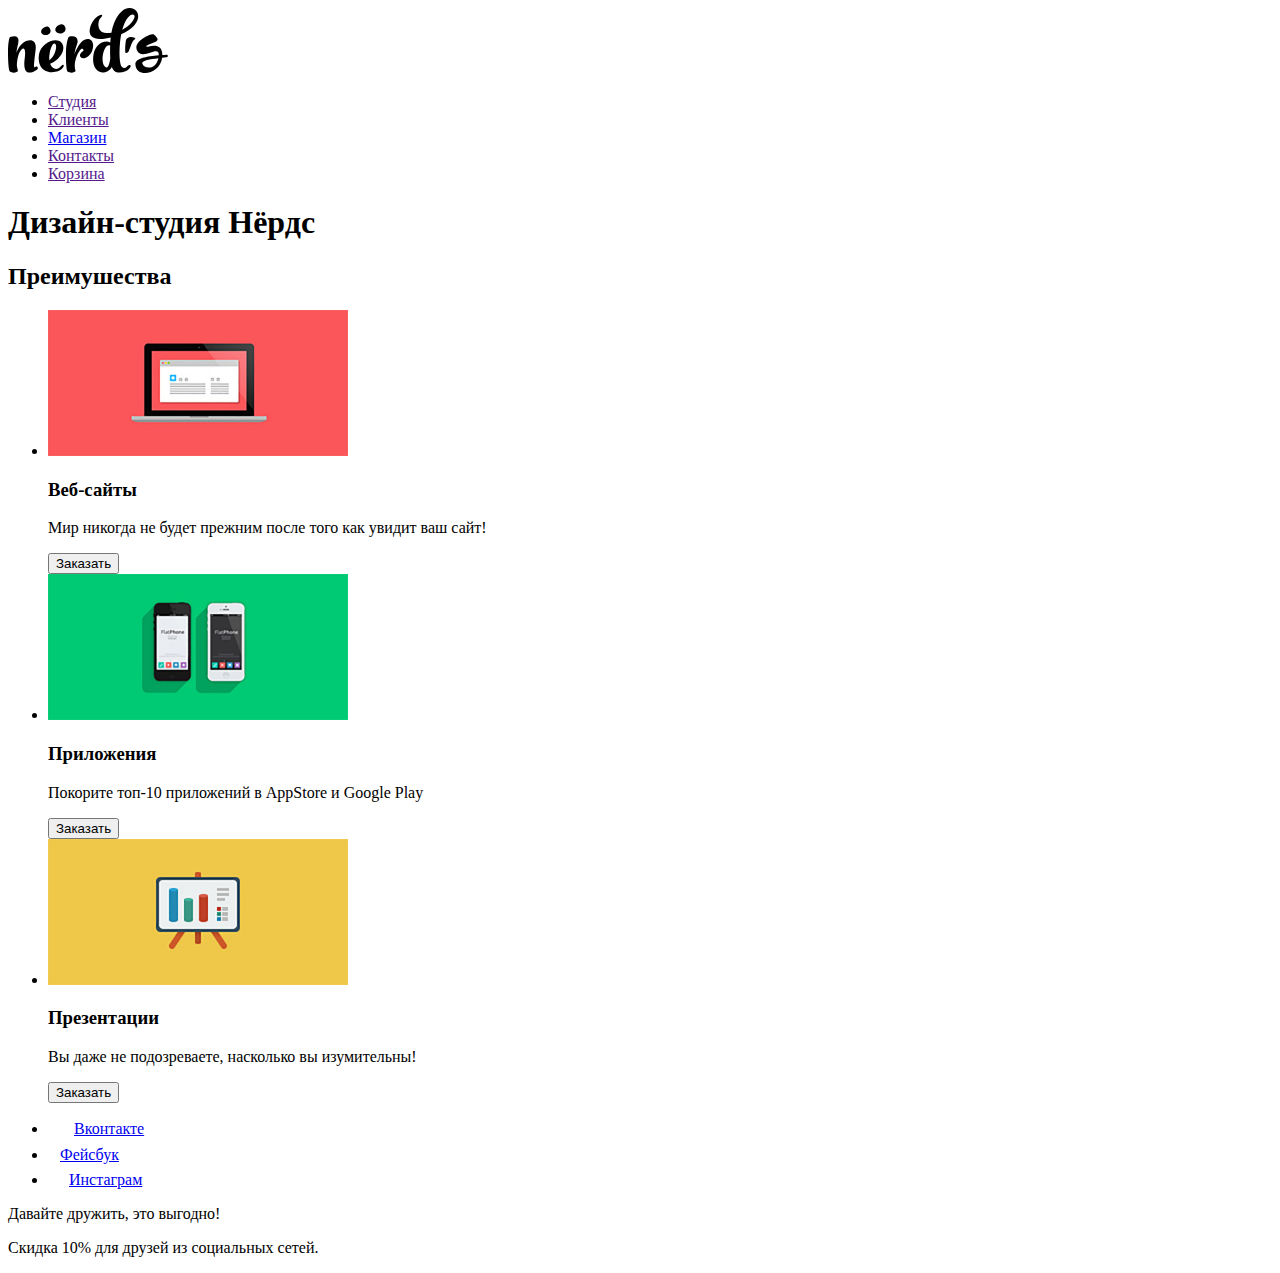
==== index.html @ 33300902 "Удалил лишнее, после замечаний" ====
<!DOCTYPE html>
<html lang="ru">
  <head>
    <meta charset="utf-8">
    <title>HTML Academy: Нёрдс</title>
  </head>
  <body>
    <header>
      <nav>
        <a>
          <svg xmlns="http://www.w3.org/2000/svg" width="160" height="65" viewBox="0 0 160 65"><path d="M157.936 49.374c-1.235.161-2.523.271-3.757.377v.056c-2.415 17.364-26.188 20.231-26.779 6.599-.269-6.167 11.593-7.95 23.398-9.088.429-11.09-15.901 5.667-21.608-4.601-5.019-9.025 14.632-17.938 16.728-16.102 6.438 5.636 3.404 6.618-1.379 8.335-9.49 3.41-5.791 4.107-4.511 3.726 7.569-2.253 14.366-1.04 14.312 8.317 1.288-.107 2.522-.163 3.757-.271 2.306-.215 2.467 2.435-.161 2.652zm-7.514.756c-9.124 1.028-17.013 2.436-16.153 5.355 1.716 5.573 13.577 6.818 16.153-5.355zM117.678 44.918c-.682-.037-.703-6.038.112-11.688 1.005-6.951 11.935-3.357 9.093-1.906-2.975 1.52-4.429 8.718-6.266 12.087-.635 1.161-2.605 1.526-2.939 1.507zM42.105 21.002c2.376 4.866-4.937 8.171-8.292 4.521-1.398-1.555-.755-4.56 2.636-6.193 1.697-.836 4.073-1.596 5.656 1.672zM57.062 18.861c2.585 5.297-5.38 8.896-9.031 4.922-1.522-1.695-.823-4.963 2.873-6.742 1.846-.911 4.432-1.736 6.158 1.82zM28.883 61.666c-7.919 5.338-14.219 4.159-12.212-10.848 1.45-10.904-.948-11.521-3.122-9.442-2.845 2.697-4.628 9.723-4.684 16.412a50.98 50.98 0 0 0 1.004 4.776c.334 1.63-4.907 3.315-7.974 1.011C.837 62.79 0 54.865 0 44.131c0-8.824 1.171-14.895 2.23-15.175 8.029-2.191 9.312 1.348 7.583 7.981a47.637 47.637 0 0 0-1.395 7.924c1.673-4.664 4.071-8.485 6.803-10.173 7.416-4.664 13.605-2.473 12.434 6.801-2.007 16.58-2.174 18.827-.39 17.535 2.231-1.574 3.68 1.238 1.618 2.642zM54.982 59.59c-2.175 3.484-7.806 5.171-13.216 4.552-7.75-.843-12.545-7.756-10.705-18.097 2.008-11.185 18.065-18.322 23.196-10.341 3.735 5.789-2.175 16.017-11.597 19.783l-.502.168c1.951 5.171 6.579 7.476 11.039 2.36 2.119-2.36 3.624-1.348 1.785 1.575zm-13.605-7.418c5.855-4.159 7.806-13.32 6.189-15.905-1.728-2.697-5.074 1.517-6.245 11.746-.111 1.461-.111 2.865.056 4.159zM83.091 44.992c-1.597 2.507-3.903 4.384-5.966 5.059-2.398.73-5.185.056-5.185-2.698 0-1.011.892-3.372 3.624-4.721-.168-1.911-1.394-2.417-2.286-1.686-3.345 2.586-7.417 12.25-6.356 19.221.055.168.055.337.055.506.168.617.335 1.237.558 1.854.557 1.574-4.907 3.316-7.973.956-1.059-.788-1.617-6.97-1.617-17.704 0-8.824 1.951-16.636 3.011-16.917 6.412-1.743 10.147 1.292 8.14 7.249-1.171 3.373-2.23 6.801-2.843 10.399 2.453-6.688 6.523-12.872 9.812-14.501 5.856-2.923 10.092.956 8.867 7.813-.056.11-.112.393-.112.449-.056.562-.566 2.302-.39 1.741-.516 1.645-.892 2.277-1.339 2.98z"/><path d="M113.207 26.161a86.988 86.988 0 0 0-1.115 7.531c-1.059 10.06-.612 18.996.613 22.986.726 2.137 3.457 4.946 6.078 2.023 2.843-3.203 5.967-1.349 2.174 2.416-2.34 2.305-6.689 3.878-11.039 3.428-3.123-.393-5.018-2.415-6.134-5.505-.444.898-.947 1.685-1.56 2.302-2.119 2.193-4.685 3.43-7.974 3.092-6.637-.73-10.538-7.923-8.699-18.153 1.952-10.791 11.319-14.725 16.728-11.857.112-1.349.223-2.699.335-4.104.055-.281.055-.562.11-.843a96.962 96.962 0 0 1-4.962.956C73.787 34.423 82.04 14.864 87.894 9.75c6.636-5.733 7.36-1.855 5.297-.562-3.68 2.36-5.297 15.905 5.241 15.905 1.729 0 3.346-.112 4.962-.281C106.685 6.49 116.665-2.391 124.75.532c8.976 3.26 8.029 17.535-11.543 25.629zm-10.928 24.393c-.224-3.542-.224-7.532-.167-11.636 0-.506.056-1.011.056-1.461-3.346-1.518-6.635 3.653-7.473 10.792-.946 8.373 2.788 12.813 4.908 10.791 1.617-1.631 2.453-6.803 2.676-8.486zm24.086-43.165c-1.784-2.642-8.307.562-12.098 14.332 9.535-4.554 13.326-12.422 12.098-14.332z"/></svg>
      </a>
        <ul>
          <li><a href="">Студия</a></li>
          <li><a href="">Клиенты</a></li>
          <li><a href="catalog.html">Магазин</a></li>
          <li><a href="">Контакты</a></li>
          <li><a href="">Корзина</a></li>
        </ul>
      </nav>
    </header>
    <main>
      <h1>Дизайн-студия Нёрдс</h1>
      <section>
        <h2>Преимушества</h2>
        <ul>
          <li>
            <img src="img/background/advantage-picture-red@3x.jpg" width="300" height="146" alt="веб-сайты">
            <h3>Веб-сайты</h3>
            <p>Мир никогда не будет прежним
              после того как увидит ваш сайт!</p>
            <button type="button">Заказать</button>
          </li>
          <li>
            <img src="img/background/advantage-picture-green@3x.jpg" width="300" height="146" alt="приложения">
            <h3>Приложения</h3>
            <p>Покорите топ-10 приложений в
              AppStore и Google Play</p>
              <button type="button">Заказать</button>
          </li>
          <li>
            <img src="img/background/advantage-picture-yellow@3x.jpg" width="300" height="146" alt="презентации">
            <h3>Презентации</h3>
            <p>Вы даже не подозреваете,
              насколько вы изумительны!</p>
              <button type="button">Заказать</button>
          </li>
        </ul>
      </section>
    </main>
    <footer>
      <ul>
        <li><a href="#"><svg xmlns="http://www.w3.org/2000/svg" width="26" height="15" viewBox="0 0 26 15"><path fill="#FFF" d="M16.138 11.51c.956-.309 2.18 2.04 3.483 2.939.978.681 1.727.534 1.727.534l3.473-.05s1.815-.112.957-1.554c-.071-.12-.503-1.069-2.585-3.022-2.177-2.043-1.882-1.712.739-5.244 1.597-2.153 2.236-3.468 2.036-4.028-.192-.539-1.365-.399-1.365-.399L20.69.713c-.381.001-.704.119-.851.515-.003.004-.621 1.666-1.445 3.079-1.741 2.989-2.436 3.148-2.724 2.961-.661-.433-.494-1.737-.494-2.664 0-2.897.432-4.105-.846-4.417-.427-.104-.739-.172-1.828-.182-1.392-.021-2.574 0-3.244.329-.445.223-.786.712-.579.74.26.035.843.16 1.155.586.401.552.389 1.789.389 1.789s.229 3.411-.54 3.834c-.528.29-1.25-.302-2.803-3.016-.793-1.388-1.392-2.922-1.392-2.922s-.116-.285-.326-.441c-.25-.185-.6-.244-.6-.244L.848.684S.29.7.085.946c-.182.218-.015.668-.015.668s2.909 6.881 6.203 10.347c3.02 3.182 6.452 2.971 6.452 2.971h1.555s.469-.054.709-.312c.224-.24.214-.691.214-.691s-.031-2.109.935-2.419z"/></svg>Вконтакте</a></li>
        <li><a href="#"><svg xmlns="http://www.w3.org/2000/svg" width="12" height="22" viewBox="0 0 12 22"><path fill="#FFF" d="M12 4V0H8a4 4 0 0 0-4 4v4H0v4h4v10h4V12h4V8H8V4h4z"/></svg>Фейсбук</a></li>
        <li><a href="#"><svg xmlns="http://www.w3.org/2000/svg" width="21" height="21" viewBox="0 0 21 21"><path fill="#FFF" d="M18 0H3C1.35 0 0 1.35 0 3v15c0 1.65 1.35 3 3 3h15c1.65 0 3-1.35 3-3V3c0-1.65-1.35-3-3-3zm-7.5 7c1.93 0 3.5 1.57 3.5 3.5S12.43 14 10.5 14 7 12.43 7 10.5 8.57 7 10.5 7zM18 18H3V9h1.181A6.504 6.504 0 0 0 4 10.5a6.5 6.5 0 1 0 13 0 6.45 6.45 0 0 0-.181-1.5H18v9zm0-11h-4V3h4v4z"/></svg>Инстаграм</a></li>
      </ul>
      <div>
        <p>Давайте дружить, это выгодно!</p>
        <p>Скидка 10% для друзей из социальных сетей.</p>
      </div>
    </footer>
  </body>
</html>
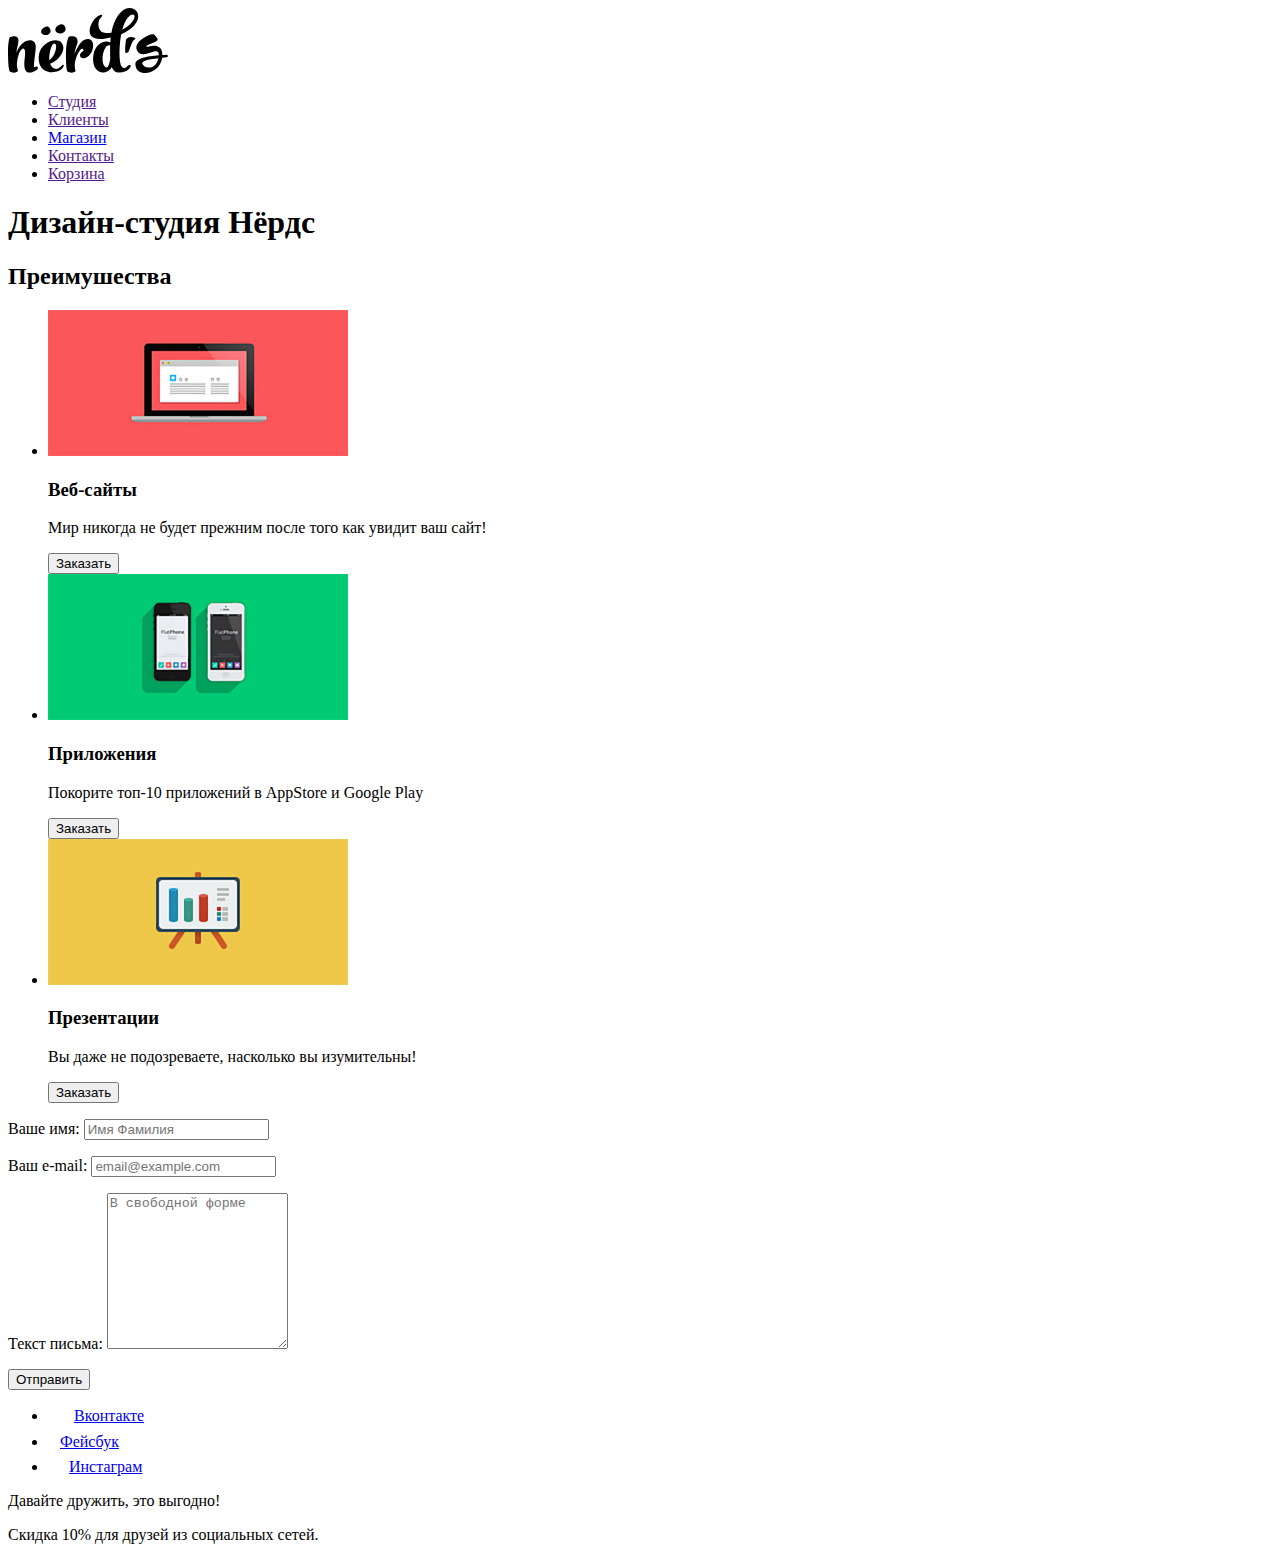
==== commit b2a6c767: "Сделаль задание №4" ====
--- a/index.html
+++ b/index.html
@@ -47,6 +47,21 @@
           </li>
         </ul>
       </section>
+      <form class="write-to-us" action="https://echo.htmlacademy.ru" method="post">
+        <p class="write-to-us-item">
+          <label for="write-to-us-item">Ваше имя:<label>
+          <input id="write-to-us-item"type="text" name="name" value="" placeholder="Имя Фамилия" required>
+        </p>
+        <p class="write-to-us-item">
+          <label for="write-to-us-email">Ваш e-mail:</label>
+        <input id="write-to-us-email" type="email" name="email" value="" placeholder="email@example.com" required>
+        </p>
+        <p class="write-to-us-item">
+          <label for="write-to-us-letter_text">Текст письма:</label>
+        <textarea id="write-to-us-letter_text" name="letter_text" placeholder="В свободной форме" rows="10" required></textarea>
+        </p>
+        <button class="button" type="submit">Отправить</button>
+      </form>
     </main>
     <footer>
       <ul>
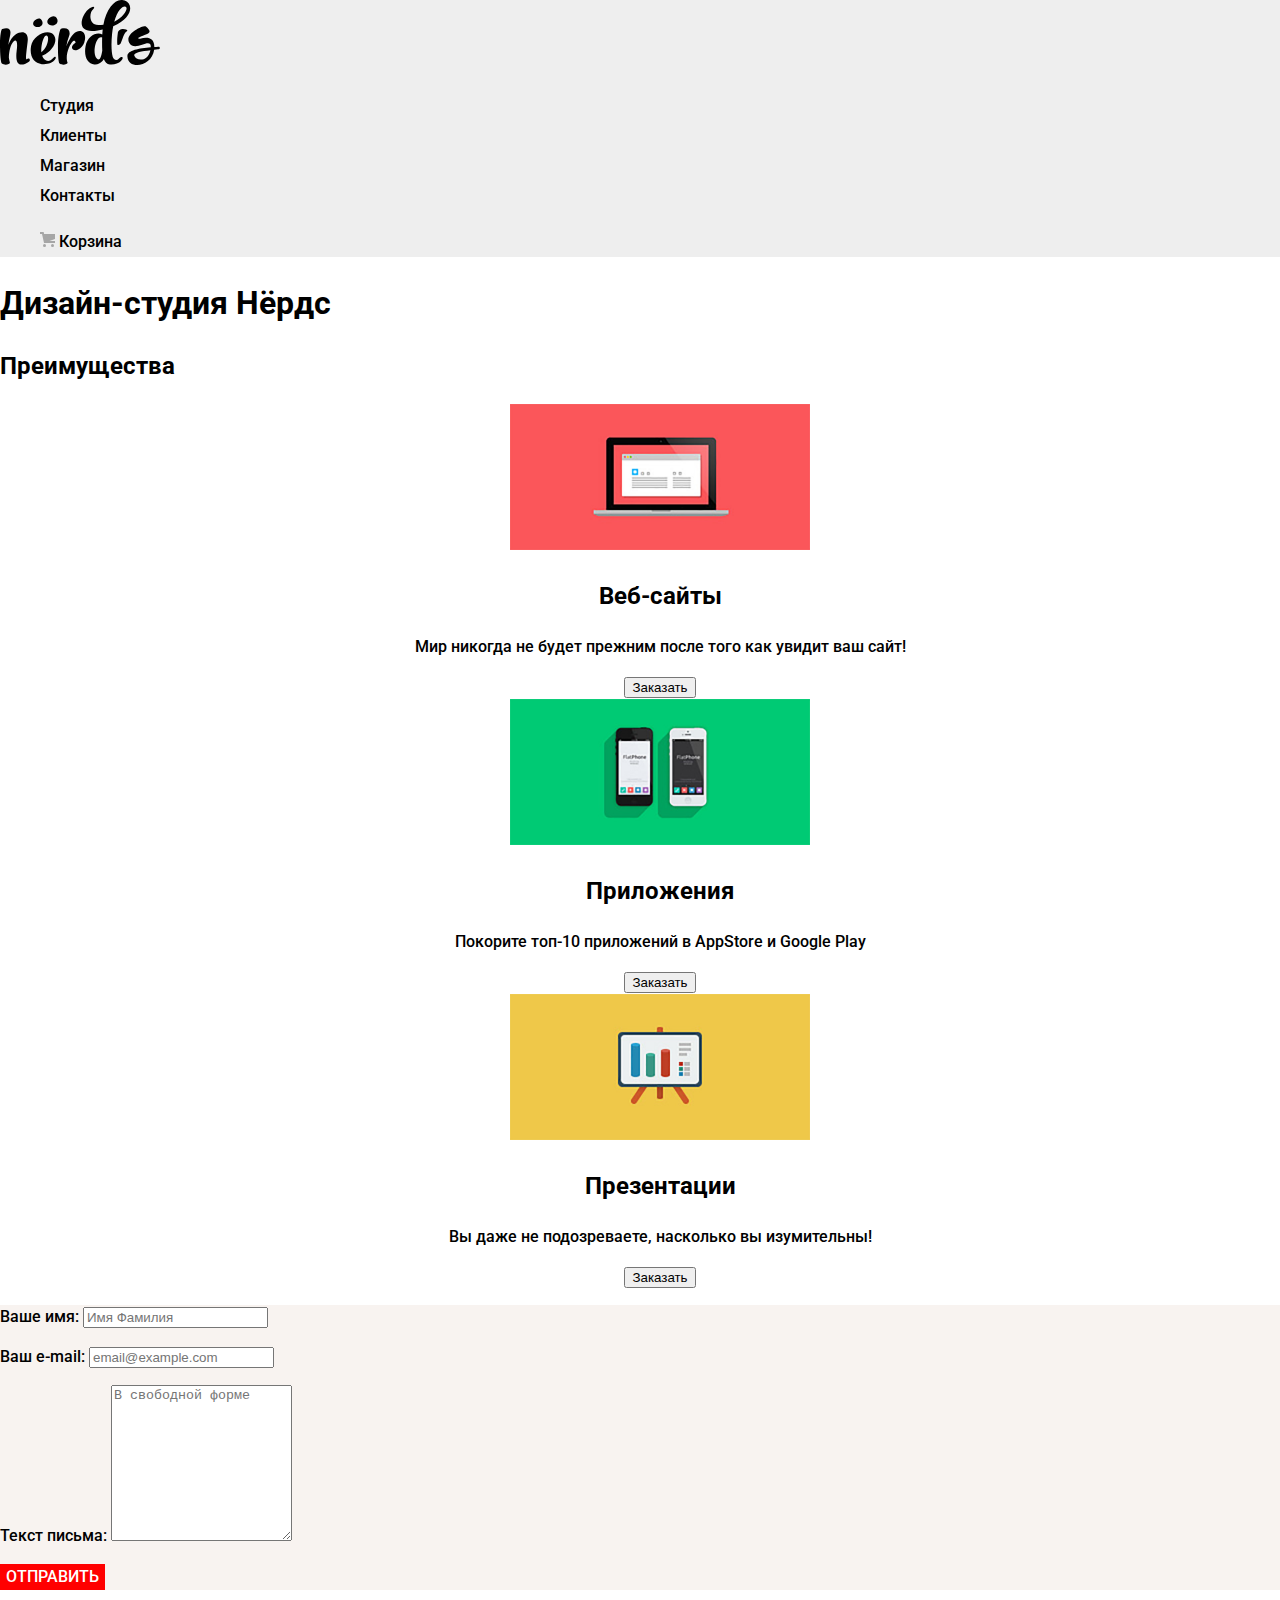
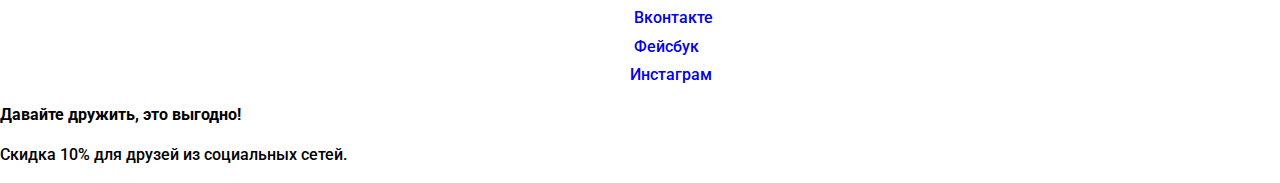
==== commit 37ddb01c: "Задание 5 главная" ====
--- a/index.html
+++ b/index.html
@@ -3,42 +3,49 @@
   <head>
     <meta charset="utf-8">
     <title>HTML Academy: Нёрдс</title>
+    <link href="https://fonts.googleapis.com/css?family=Roboto&display=swap"
+    rel="stylesheet">
+    <link href="css/normalize.css" rel="stylesheet">
+    <link href="index.css" rel="stylesheet" type="text/css">
   </head>
   <body>
-    <header>
-      <nav>
-        <a>
+    <header class="main-header">
+      <nav class="main-navigation">
+        <a class="main-header-logo">
           <svg xmlns="http://www.w3.org/2000/svg" width="160" height="65" viewBox="0 0 160 65"><path d="M157.936 49.374c-1.235.161-2.523.271-3.757.377v.056c-2.415 17.364-26.188 20.231-26.779 6.599-.269-6.167 11.593-7.95 23.398-9.088.429-11.09-15.901 5.667-21.608-4.601-5.019-9.025 14.632-17.938 16.728-16.102 6.438 5.636 3.404 6.618-1.379 8.335-9.49 3.41-5.791 4.107-4.511 3.726 7.569-2.253 14.366-1.04 14.312 8.317 1.288-.107 2.522-.163 3.757-.271 2.306-.215 2.467 2.435-.161 2.652zm-7.514.756c-9.124 1.028-17.013 2.436-16.153 5.355 1.716 5.573 13.577 6.818 16.153-5.355zM117.678 44.918c-.682-.037-.703-6.038.112-11.688 1.005-6.951 11.935-3.357 9.093-1.906-2.975 1.52-4.429 8.718-6.266 12.087-.635 1.161-2.605 1.526-2.939 1.507zM42.105 21.002c2.376 4.866-4.937 8.171-8.292 4.521-1.398-1.555-.755-4.56 2.636-6.193 1.697-.836 4.073-1.596 5.656 1.672zM57.062 18.861c2.585 5.297-5.38 8.896-9.031 4.922-1.522-1.695-.823-4.963 2.873-6.742 1.846-.911 4.432-1.736 6.158 1.82zM28.883 61.666c-7.919 5.338-14.219 4.159-12.212-10.848 1.45-10.904-.948-11.521-3.122-9.442-2.845 2.697-4.628 9.723-4.684 16.412a50.98 50.98 0 0 0 1.004 4.776c.334 1.63-4.907 3.315-7.974 1.011C.837 62.79 0 54.865 0 44.131c0-8.824 1.171-14.895 2.23-15.175 8.029-2.191 9.312 1.348 7.583 7.981a47.637 47.637 0 0 0-1.395 7.924c1.673-4.664 4.071-8.485 6.803-10.173 7.416-4.664 13.605-2.473 12.434 6.801-2.007 16.58-2.174 18.827-.39 17.535 2.231-1.574 3.68 1.238 1.618 2.642zM54.982 59.59c-2.175 3.484-7.806 5.171-13.216 4.552-7.75-.843-12.545-7.756-10.705-18.097 2.008-11.185 18.065-18.322 23.196-10.341 3.735 5.789-2.175 16.017-11.597 19.783l-.502.168c1.951 5.171 6.579 7.476 11.039 2.36 2.119-2.36 3.624-1.348 1.785 1.575zm-13.605-7.418c5.855-4.159 7.806-13.32 6.189-15.905-1.728-2.697-5.074 1.517-6.245 11.746-.111 1.461-.111 2.865.056 4.159zM83.091 44.992c-1.597 2.507-3.903 4.384-5.966 5.059-2.398.73-5.185.056-5.185-2.698 0-1.011.892-3.372 3.624-4.721-.168-1.911-1.394-2.417-2.286-1.686-3.345 2.586-7.417 12.25-6.356 19.221.055.168.055.337.055.506.168.617.335 1.237.558 1.854.557 1.574-4.907 3.316-7.973.956-1.059-.788-1.617-6.97-1.617-17.704 0-8.824 1.951-16.636 3.011-16.917 6.412-1.743 10.147 1.292 8.14 7.249-1.171 3.373-2.23 6.801-2.843 10.399 2.453-6.688 6.523-12.872 9.812-14.501 5.856-2.923 10.092.956 8.867 7.813-.056.11-.112.393-.112.449-.056.562-.566 2.302-.39 1.741-.516 1.645-.892 2.277-1.339 2.98z"/><path d="M113.207 26.161a86.988 86.988 0 0 0-1.115 7.531c-1.059 10.06-.612 18.996.613 22.986.726 2.137 3.457 4.946 6.078 2.023 2.843-3.203 5.967-1.349 2.174 2.416-2.34 2.305-6.689 3.878-11.039 3.428-3.123-.393-5.018-2.415-6.134-5.505-.444.898-.947 1.685-1.56 2.302-2.119 2.193-4.685 3.43-7.974 3.092-6.637-.73-10.538-7.923-8.699-18.153 1.952-10.791 11.319-14.725 16.728-11.857.112-1.349.223-2.699.335-4.104.055-.281.055-.562.11-.843a96.962 96.962 0 0 1-4.962.956C73.787 34.423 82.04 14.864 87.894 9.75c6.636-5.733 7.36-1.855 5.297-.562-3.68 2.36-5.297 15.905 5.241 15.905 1.729 0 3.346-.112 4.962-.281C106.685 6.49 116.665-2.391 124.75.532c8.976 3.26 8.029 17.535-11.543 25.629zm-10.928 24.393c-.224-3.542-.224-7.532-.167-11.636 0-.506.056-1.011.056-1.461-3.346-1.518-6.635 3.653-7.473 10.792-.946 8.373 2.788 12.813 4.908 10.791 1.617-1.631 2.453-6.803 2.676-8.486zm24.086-43.165c-1.784-2.642-8.307.562-12.098 14.332 9.535-4.554 13.326-12.422 12.098-14.332z"/></svg>
       </a>
-        <ul>
+        <ul class="site-navigation">
           <li><a href="">Студия</a></li>
           <li><a href="">Клиенты</a></li>
           <li><a href="catalog.html">Магазин</a></li>
           <li><a href="">Контакты</a></li>
-          <li><a href="">Корзина</a></li>
+        </ul>
+        <ul class="user-navigation">
+          <li><a class="bin-link" href=""><svg xmlns="http://www.w3.org/2000/svg" width="15" height="15" viewBox="0 0 15 15"><circle fill="#a6a6a6" cx="4.5" cy="13.5" r="1.5"/><circle fill="#a6a6a6" cx="12.5" cy="13.5" r="1.5"/><path fill="#a6a6a6" d="M15 2H4.07l-.422-2H0v2h2.031l1.985 9H15V9H9.441L15 6.951z"/></svg>
+Корзина</a></li>
         </ul>
       </nav>
     </header>
     <main>
       <h1>Дизайн-студия Нёрдс</h1>
       <section>
-        <h2>Преимушества</h2>
-        <ul>
-          <li>
+        <h2>Преимущества</h2>
+        <ul class="features-list">
+          <li class="feature-item">
             <img src="img/background/advantage-picture-red@3x.jpg" width="300" height="146" alt="веб-сайты">
             <h3>Веб-сайты</h3>
             <p>Мир никогда не будет прежним
               после того как увидит ваш сайт!</p>
             <button type="button">Заказать</button>
           </li>
-          <li>
+          <li class="feature-item">
             <img src="img/background/advantage-picture-green@3x.jpg" width="300" height="146" alt="приложения">
             <h3>Приложения</h3>
             <p>Покорите топ-10 приложений в
               AppStore и Google Play</p>
               <button type="button">Заказать</button>
           </li>
-          <li>
+          <li class="feature-item">
             <img src="img/background/advantage-picture-yellow@3x.jpg" width="300" height="146" alt="презентации">
             <h3>Презентации</h3>
             <p>Вы даже не подозреваете,
@@ -49,8 +56,8 @@
       </section>
       <form class="write-to-us" action="https://echo.htmlacademy.ru" method="post">
         <p class="write-to-us-item">
-          <label for="write-to-us-item">Ваше имя:<label>
-          <input id="write-to-us-item"type="text" name="name" value="" placeholder="Имя Фамилия" required>
+          <label for="write-to-us-item">Ваше имя:</label>
+          <input id="write-to-us-item" type="text" name="name" value="" placeholder="Имя Фамилия" required>
         </p>
         <p class="write-to-us-item">
           <label for="write-to-us-email">Ваш e-mail:</label>
@@ -63,14 +70,16 @@
         <button class="button" type="submit">Отправить</button>
       </form>
     </main>
-    <footer>
+    <footer class="main-footer">
+    <div class="footer-social">
       <ul>
-        <li><a href="#"><svg xmlns="http://www.w3.org/2000/svg" width="26" height="15" viewBox="0 0 26 15"><path fill="#FFF" d="M16.138 11.51c.956-.309 2.18 2.04 3.483 2.939.978.681 1.727.534 1.727.534l3.473-.05s1.815-.112.957-1.554c-.071-.12-.503-1.069-2.585-3.022-2.177-2.043-1.882-1.712.739-5.244 1.597-2.153 2.236-3.468 2.036-4.028-.192-.539-1.365-.399-1.365-.399L20.69.713c-.381.001-.704.119-.851.515-.003.004-.621 1.666-1.445 3.079-1.741 2.989-2.436 3.148-2.724 2.961-.661-.433-.494-1.737-.494-2.664 0-2.897.432-4.105-.846-4.417-.427-.104-.739-.172-1.828-.182-1.392-.021-2.574 0-3.244.329-.445.223-.786.712-.579.74.26.035.843.16 1.155.586.401.552.389 1.789.389 1.789s.229 3.411-.54 3.834c-.528.29-1.25-.302-2.803-3.016-.793-1.388-1.392-2.922-1.392-2.922s-.116-.285-.326-.441c-.25-.185-.6-.244-.6-.244L.848.684S.29.7.085.946c-.182.218-.015.668-.015.668s2.909 6.881 6.203 10.347c3.02 3.182 6.452 2.971 6.452 2.971h1.555s.469-.054.709-.312c.224-.24.214-.691.214-.691s-.031-2.109.935-2.419z"/></svg>Вконтакте</a></li>
-        <li><a href="#"><svg xmlns="http://www.w3.org/2000/svg" width="12" height="22" viewBox="0 0 12 22"><path fill="#FFF" d="M12 4V0H8a4 4 0 0 0-4 4v4H0v4h4v10h4V12h4V8H8V4h4z"/></svg>Фейсбук</a></li>
-        <li><a href="#"><svg xmlns="http://www.w3.org/2000/svg" width="21" height="21" viewBox="0 0 21 21"><path fill="#FFF" d="M18 0H3C1.35 0 0 1.35 0 3v15c0 1.65 1.35 3 3 3h15c1.65 0 3-1.35 3-3V3c0-1.65-1.35-3-3-3zm-7.5 7c1.93 0 3.5 1.57 3.5 3.5S12.43 14 10.5 14 7 12.43 7 10.5 8.57 7 10.5 7zM18 18H3V9h1.181A6.504 6.504 0 0 0 4 10.5a6.5 6.5 0 1 0 13 0 6.45 6.45 0 0 0-.181-1.5H18v9zm0-11h-4V3h4v4z"/></svg>Инстаграм</a></li>
+        <li><a class="social-button" target="_blank" href="#"><svg xmlns="http://www.w3.org/2000/svg" width="26" height="15" viewBox="0 0 26 15"><path fill="#FFF" d="M16.138 11.51c.956-.309 2.18 2.04 3.483 2.939.978.681 1.727.534 1.727.534l3.473-.05s1.815-.112.957-1.554c-.071-.12-.503-1.069-2.585-3.022-2.177-2.043-1.882-1.712.739-5.244 1.597-2.153 2.236-3.468 2.036-4.028-.192-.539-1.365-.399-1.365-.399L20.69.713c-.381.001-.704.119-.851.515-.003.004-.621 1.666-1.445 3.079-1.741 2.989-2.436 3.148-2.724 2.961-.661-.433-.494-1.737-.494-2.664 0-2.897.432-4.105-.846-4.417-.427-.104-.739-.172-1.828-.182-1.392-.021-2.574 0-3.244.329-.445.223-.786.712-.579.74.26.035.843.16 1.155.586.401.552.389 1.789.389 1.789s.229 3.411-.54 3.834c-.528.29-1.25-.302-2.803-3.016-.793-1.388-1.392-2.922-1.392-2.922s-.116-.285-.326-.441c-.25-.185-.6-.244-.6-.244L.848.684S.29.7.085.946c-.182.218-.015.668-.015.668s2.909 6.881 6.203 10.347c3.02 3.182 6.452 2.971 6.452 2.971h1.555s.469-.054.709-.312c.224-.24.214-.691.214-.691s-.031-2.109.935-2.419z"/></svg>Вконтакте</a></li>
+        <li><a class="social-button" target="_blank" href="#"><svg xmlns="http://www.w3.org/2000/svg" width="12" height="22" viewBox="0 0 12 22"><path fill="#FFF" d="M12 4V0H8a4 4 0 0 0-4 4v4H0v4h4v10h4V12h4V8H8V4h4z"/></svg>Фейсбук</a></li>
+        <li><a class="social-button" target="_blank" href="#"><svg xmlns="http://www.w3.org/2000/svg" width="21" height="21" viewBox="0 0 21 21"><path fill="#FFF" d="M18 0H3C1.35 0 0 1.35 0 3v15c0 1.65 1.35 3 3 3h15c1.65 0 3-1.35 3-3V3c0-1.65-1.35-3-3-3zm-7.5 7c1.93 0 3.5 1.57 3.5 3.5S12.43 14 10.5 14 7 12.43 7 10.5 8.57 7 10.5 7zM18 18H3V9h1.181A6.504 6.504 0 0 0 4 10.5a6.5 6.5 0 1 0 13 0 6.45 6.45 0 0 0-.181-1.5H18v9zm0-11h-4V3h4v4z"/></svg>Инстаграм</a></li>
       </ul>
+    </div>
       <div>
-        <p>Давайте дружить, это выгодно!</p>
+        <b>Давайте дружить, это выгодно!</b>
         <p>Скидка 10% для друзей из социальных сетей.</p>
       </div>
     </footer>
--- a/index.css
+++ b/index.css
@@ -0,0 +1,90 @@
+body {
+  margin: 0;
+  padding: 0;
+
+  font-family: "Roboto", Arial, sans-serif;
+  font-size: 16px;
+  line-height: 1.5;
+  font-weight: 500;
+  color: var(--charcoal-grey);
+  text-transform: none;
+
+  background-color: white;
+  background-position: top center;
+  background-repeat: no-no-repeat;
+}
+
+a {
+  text-decoration: none;
+}
+
+.button {
+  font: inherit;
+
+  text-align: center;
+  color: white;
+  vertical-align: middle;
+  text-transform: uppercase;
+
+  background-color: red;
+  border: none;
+}
+
+.main-navigation {
+  line-height: 1.88;
+  color: #000000;
+  background-color: #eeeeee;
+}
+
+.site-navigation,
+.user-navigation {
+  list-style: none;
+}
+
+.site-navigation a,
+.user-navigation a {
+  color: #000000;
+}
+
+.site-navigation a:hover,
+.site-navigation a:focus,
+.user-navigation a:hover,
+.user-navigation a:focus {
+  background-color: #242424;
+}
+
+.features-list {
+  list-style: none;
+}
+
+.feature-item {
+  text-align: center;
+}
+
+.feature-item h3 {
+  font-size: 24px;
+  line-height: 1.25;
+}
+
+.main-footer {
+  color: #000000;
+  background-color: white;
+}
+
+.footer-social {
+  text-align: center;
+}
+
+.footer-social ul {
+  list-style: none;
+}
+
+.social-buttan {
+  color: red;
+}
+
+.write-to-us {
+  color: #000000;
+
+  background-color: #f8f3f0;
+}
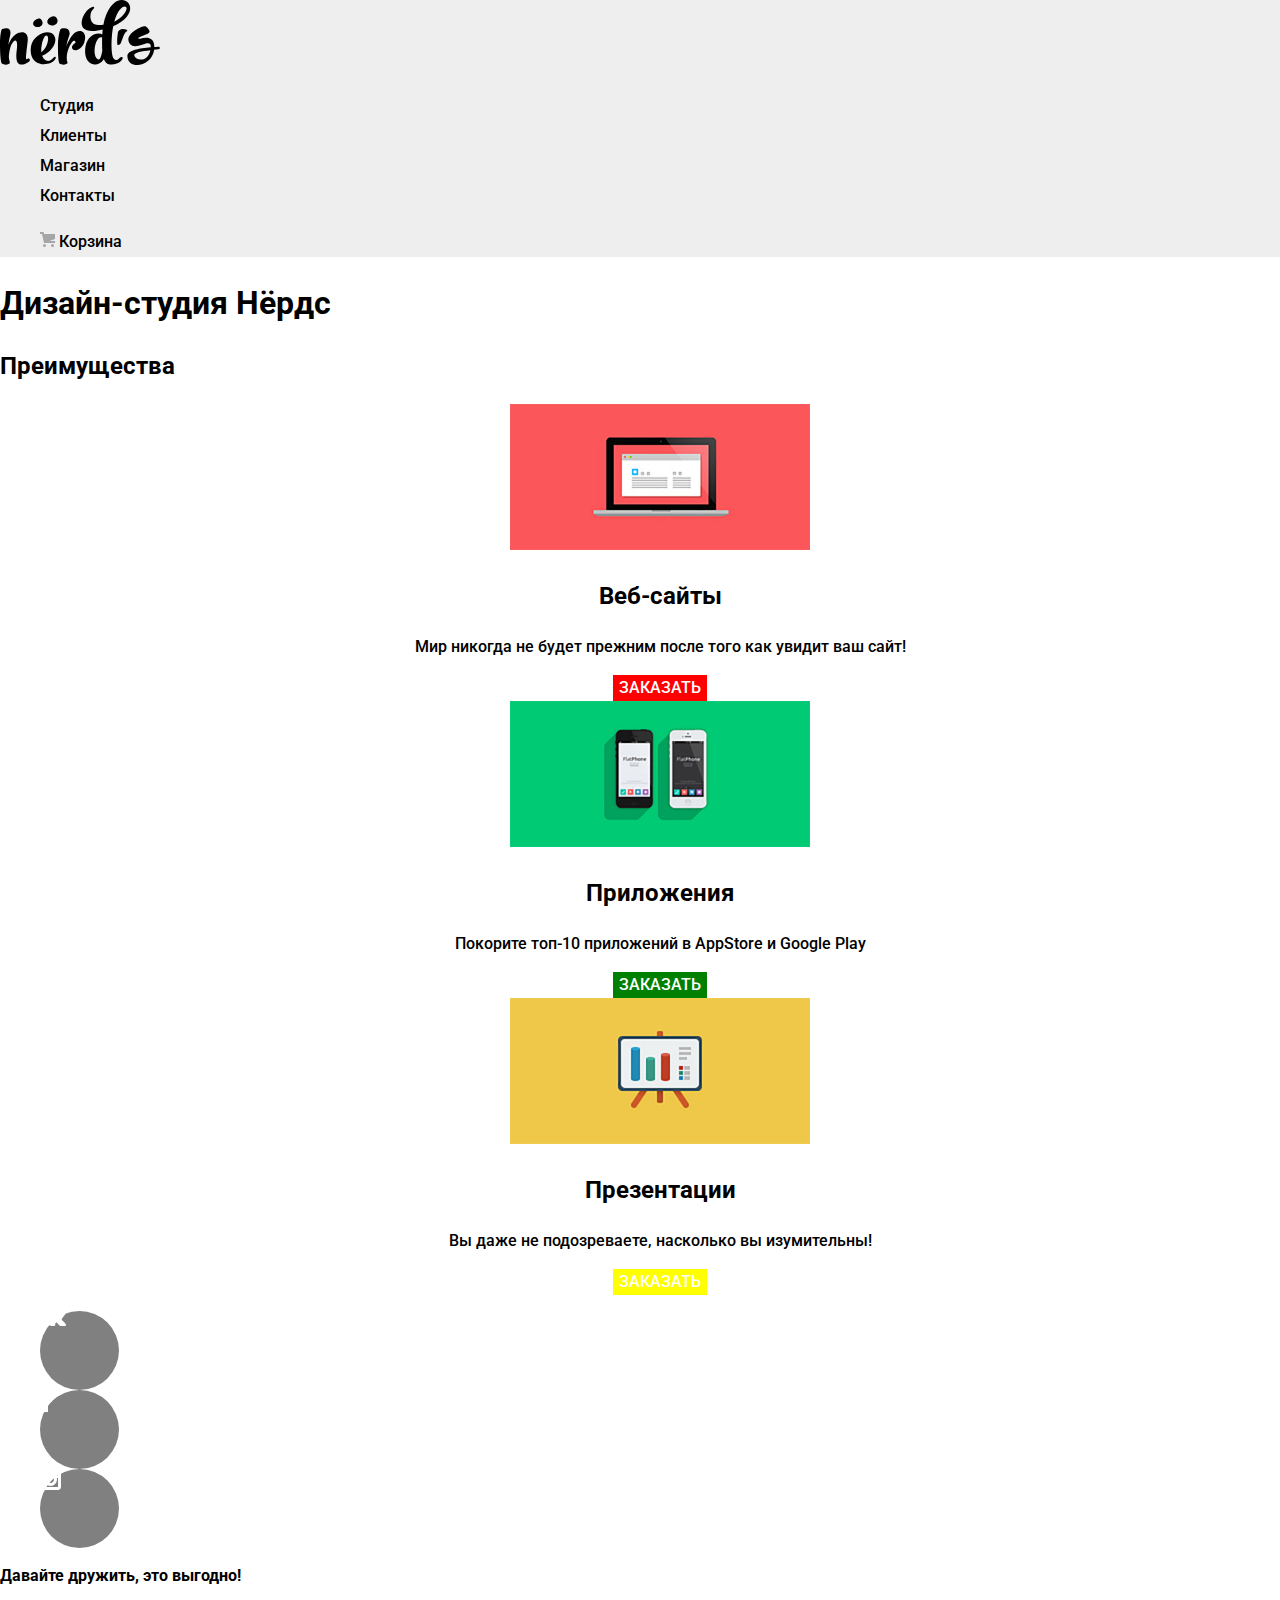
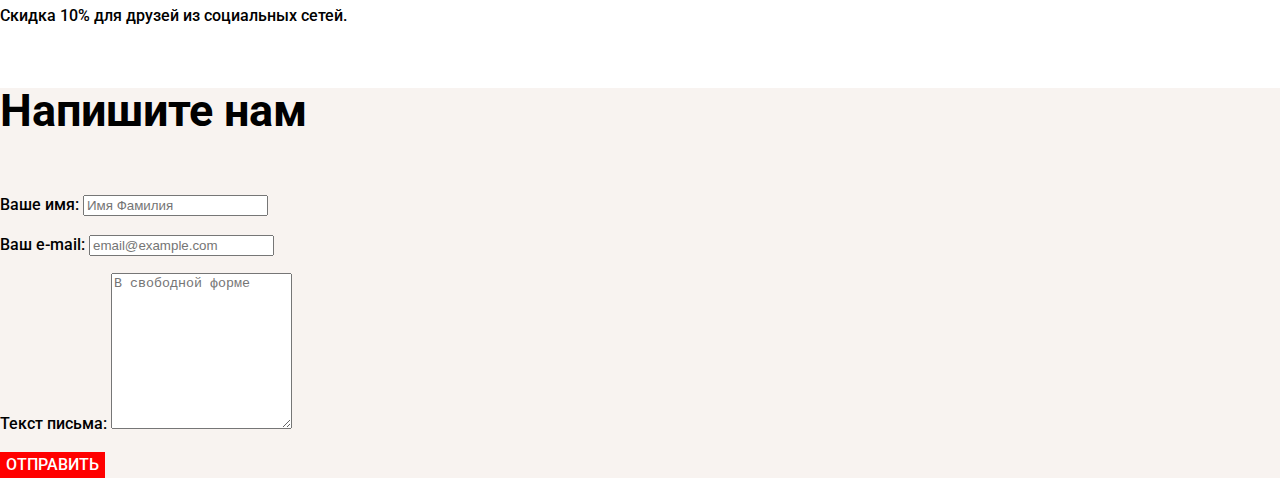
==== commit 85f419be: "5задание главная CSS" ====
--- a/index.html
+++ b/index.html
@@ -36,46 +36,35 @@
             <h3>Веб-сайты</h3>
             <p>Мир никогда не будет прежним
               после того как увидит ваш сайт!</p>
-            <button type="button">Заказать</button>
+            <button class="button button-red" type="button">Заказать</button>
           </li>
           <li class="feature-item">
             <img src="img/background/advantage-picture-green@3x.jpg" width="300" height="146" alt="приложения">
             <h3>Приложения</h3>
             <p>Покорите топ-10 приложений в
               AppStore и Google Play</p>
-              <button type="button">Заказать</button>
+              <button class="button button-green" type="button">Заказать</button>
           </li>
           <li class="feature-item">
             <img src="img/background/advantage-picture-yellow@3x.jpg" width="300" height="146" alt="презентации">
             <h3>Презентации</h3>
             <p>Вы даже не подозреваете,
               насколько вы изумительны!</p>
-              <button type="button">Заказать</button>
+              <button class="button button-yellow" type="button">Заказать</button>
           </li>
         </ul>
       </section>
-      <form class="write-to-us" action="https://echo.htmlacademy.ru" method="post">
-        <p class="write-to-us-item">
-          <label for="write-to-us-item">Ваше имя:</label>
-          <input id="write-to-us-item" type="text" name="name" value="" placeholder="Имя Фамилия" required>
-        </p>
-        <p class="write-to-us-item">
-          <label for="write-to-us-email">Ваш e-mail:</label>
-        <input id="write-to-us-email" type="email" name="email" value="" placeholder="email@example.com" required>
-        </p>
-        <p class="write-to-us-item">
-          <label for="write-to-us-letter_text">Текст письма:</label>
-        <textarea id="write-to-us-letter_text" name="letter_text" placeholder="В свободной форме" rows="10" required></textarea>
-        </p>
-        <button class="button" type="submit">Отправить</button>
-      </form>
     </main>
     <footer class="main-footer">
     <div class="footer-social">
       <ul>
-        <li><a class="social-button" target="_blank" href="#"><svg xmlns="http://www.w3.org/2000/svg" width="26" height="15" viewBox="0 0 26 15"><path fill="#FFF" d="M16.138 11.51c.956-.309 2.18 2.04 3.483 2.939.978.681 1.727.534 1.727.534l3.473-.05s1.815-.112.957-1.554c-.071-.12-.503-1.069-2.585-3.022-2.177-2.043-1.882-1.712.739-5.244 1.597-2.153 2.236-3.468 2.036-4.028-.192-.539-1.365-.399-1.365-.399L20.69.713c-.381.001-.704.119-.851.515-.003.004-.621 1.666-1.445 3.079-1.741 2.989-2.436 3.148-2.724 2.961-.661-.433-.494-1.737-.494-2.664 0-2.897.432-4.105-.846-4.417-.427-.104-.739-.172-1.828-.182-1.392-.021-2.574 0-3.244.329-.445.223-.786.712-.579.74.26.035.843.16 1.155.586.401.552.389 1.789.389 1.789s.229 3.411-.54 3.834c-.528.29-1.25-.302-2.803-3.016-.793-1.388-1.392-2.922-1.392-2.922s-.116-.285-.326-.441c-.25-.185-.6-.244-.6-.244L.848.684S.29.7.085.946c-.182.218-.015.668-.015.668s2.909 6.881 6.203 10.347c3.02 3.182 6.452 2.971 6.452 2.971h1.555s.469-.054.709-.312c.224-.24.214-.691.214-.691s-.031-2.109.935-2.419z"/></svg>Вконтакте</a></li>
-        <li><a class="social-button" target="_blank" href="#"><svg xmlns="http://www.w3.org/2000/svg" width="12" height="22" viewBox="0 0 12 22"><path fill="#FFF" d="M12 4V0H8a4 4 0 0 0-4 4v4H0v4h4v10h4V12h4V8H8V4h4z"/></svg>Фейсбук</a></li>
-        <li><a class="social-button" target="_blank" href="#"><svg xmlns="http://www.w3.org/2000/svg" width="21" height="21" viewBox="0 0 21 21"><path fill="#FFF" d="M18 0H3C1.35 0 0 1.35 0 3v15c0 1.65 1.35 3 3 3h15c1.65 0 3-1.35 3-3V3c0-1.65-1.35-3-3-3zm-7.5 7c1.93 0 3.5 1.57 3.5 3.5S12.43 14 10.5 14 7 12.43 7 10.5 8.57 7 10.5 7zM18 18H3V9h1.181A6.504 6.504 0 0 0 4 10.5a6.5 6.5 0 1 0 13 0 6.45 6.45 0 0 0-.181-1.5H18v9zm0-11h-4V3h4v4z"/></svg>Инстаграм</a></li>
+        <li><a class="social-button sphere" target="_blank" href="#">
+          <svg xmlns="http://www.w3.org/2000/svg" width="26" height="15" viewBox="0 0 26 15"><path fill="#FFF" d="M16.138 11.51c.956-.309 2.18 2.04 3.483 2.939.978.681 1.727.534 1.727.534l3.473-.05s1.815-.112.957-1.554c-.071-.12-.503-1.069-2.585-3.022-2.177-2.043-1.882-1.712.739-5.244 1.597-2.153 2.236-3.468 2.036-4.028-.192-.539-1.365-.399-1.365-.399L20.69.713c-.381.001-.704.119-.851.515-.003.004-.621 1.666-1.445 3.079-1.741 2.989-2.436 3.148-2.724 2.961-.661-.433-.494-1.737-.494-2.664 0-2.897.432-4.105-.846-4.417-.427-.104-.739-.172-1.828-.182-1.392-.021-2.574 0-3.244.329-.445.223-.786.712-.579.74.26.035.843.16 1.155.586.401.552.389 1.789.389 1.789s.229 3.411-.54 3.834c-.528.29-1.25-.302-2.803-3.016-.793-1.388-1.392-2.922-1.392-2.922s-.116-.285-.326-.441c-.25-.185-.6-.244-.6-.244L.848.684S.29.7.085.946c-.182.218-.015.668-.015.668s2.909 6.881 6.203 10.347c3.02 3.182 6.452 2.971 6.452 2.971h1.555s.469-.054.709-.312c.224-.24.214-.691.214-.691s-.031-2.109.935-2.419z"/></svg>
+          <span class="visually-hidden"> Вконтакте </span></a></li>
+        <li><a class="social-button sphere" target="_blank" href="#"><svg xmlns="http://www.w3.org/2000/svg" width="12" height="22" viewBox="0 0 12 22"><path fill="#FFF" d="M12 4V0H8a4 4 0 0 0-4 4v4H0v4h4v10h4V12h4V8H8V4h4z"/></svg>
+          <span class="visually-hidden">Фейсбук</span></a></li>
+        <li><a class="social-button sphere" target="_blank" href="#"><svg xmlns="http://www.w3.org/2000/svg" width="21" height="21" viewBox="0 0 21 21"><path fill="#FFF" d="M18 0H3C1.35 0 0 1.35 0 3v15c0 1.65 1.35 3 3 3h15c1.65 0 3-1.35 3-3V3c0-1.65-1.35-3-3-3zm-7.5 7c1.93 0 3.5 1.57 3.5 3.5S12.43 14 10.5 14 7 12.43 7 10.5 8.57 7 10.5 7zM18 18H3V9h1.181A6.504 6.504 0 0 0 4 10.5a6.5 6.5 0 1 0 13 0 6.45 6.45 0 0 0-.181-1.5H18v9zm0-11h-4V3h4v4z"/></svg>
+          <span class="visually-hidden">Инстаграм</span></a></li>
       </ul>
     </div>
       <div>
@@ -83,5 +72,24 @@
         <p>Скидка 10% для друзей из социальных сетей.</p>
       </div>
     </footer>
+
+    <section class="modal modal-login">
+      <h4>Напишите нам</h4>
+    <form class="login-form" action="https://echo.htmlacademy.ru" method="post">
+      <p class="write-to-us-item">
+        <label for="write-to-us-item">Ваше имя:</label>
+        <input class="login-icon-user" id="write-to-us-item" type="text" name="name" value="" placeholder="Имя Фамилия" required>
+      </p>
+      <p class="write-to-us-item">
+        <label for="write-to-us-email">Ваш e-mail:</label>
+      <input class="login-icon-password" id="write-to-us-email" type="email" name="email" value="" placeholder="email@example.com" required>
+      </p>
+      <p class="write-to-us-item">
+        <label for="write-to-us-letter_text">Текст письма:</label>
+      <textarea id="write-to-us-letter_text" name="letter_text" placeholder="В свободной форме" rows="10" required></textarea>
+      </p>
+      <button class="button" type="submit">Отправить</button>
+    </section>
+    </form>
   </body>
 </html>
--- a/index.css
+++ b/index.css
@@ -28,6 +28,24 @@
 
   background-color: red;
   border: none;
+}
+
+.button:hover,
+.button:focus,
+.button:active {
+  background-color: #663d15
+}
+
+.button-red {
+  background-color: red;
+}
+
+.button-green {
+  background-color: green;
+}
+
+.button-yellow {
+  background-color: yellow;
 }
 
 .main-navigation {
@@ -71,6 +89,15 @@
   background-color: white;
 }
 
+.sphere {
+width: 79px;
+height: 79px;
+background-color: grey;
+display: flex;
+flex: 0 0 auto;
+border-radius: 50%;
+}
+
 .footer-social {
   text-align: center;
 }
@@ -80,11 +107,41 @@
 }
 
 .social-buttan {
-  color: red;
+  color: white;
+  background-color: grey;
 }
 
-.write-to-us {
+.modal {
   color: #000000;
 
   background-color: #f8f3f0;
+  background-position: 0 0;
+  background-repeat: repeat;
 }
+
+.modal h4 {
+  font-size: 45px;
+  line-height: 1;
+}
+
+.login-form input[type="text"]
+.login-form input[type="password"] {
+  font: inherit;
+  color: #000000;
+
+  border: solid 2px var(--silver-two);
+  background-color: #ffffff;
+}
+
+.login-form input:focus {
+  border-color: #663d15;
+}
+
+.login-checkbox:hover,
+.login-checkbox:focus {
+  color: #663d15;
+}
+
+.visually-hidden {
+  display: none;
+}
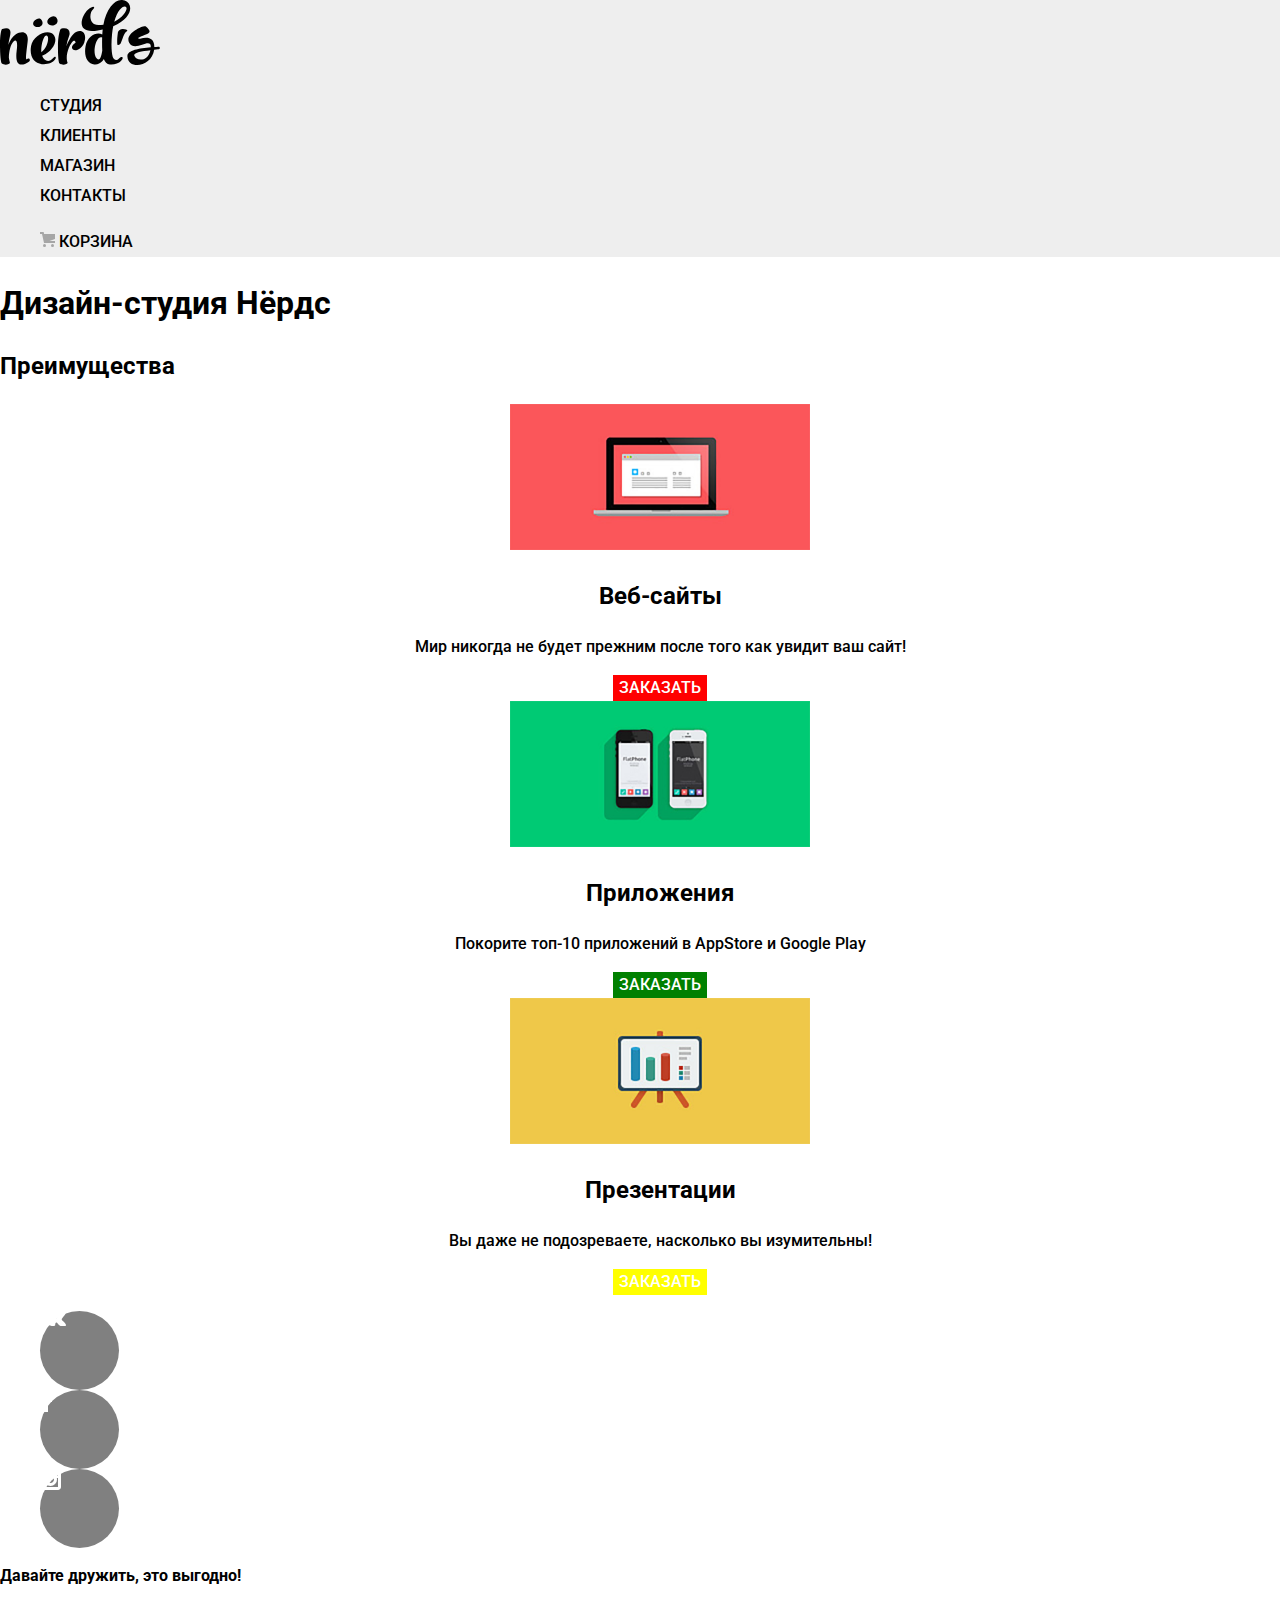
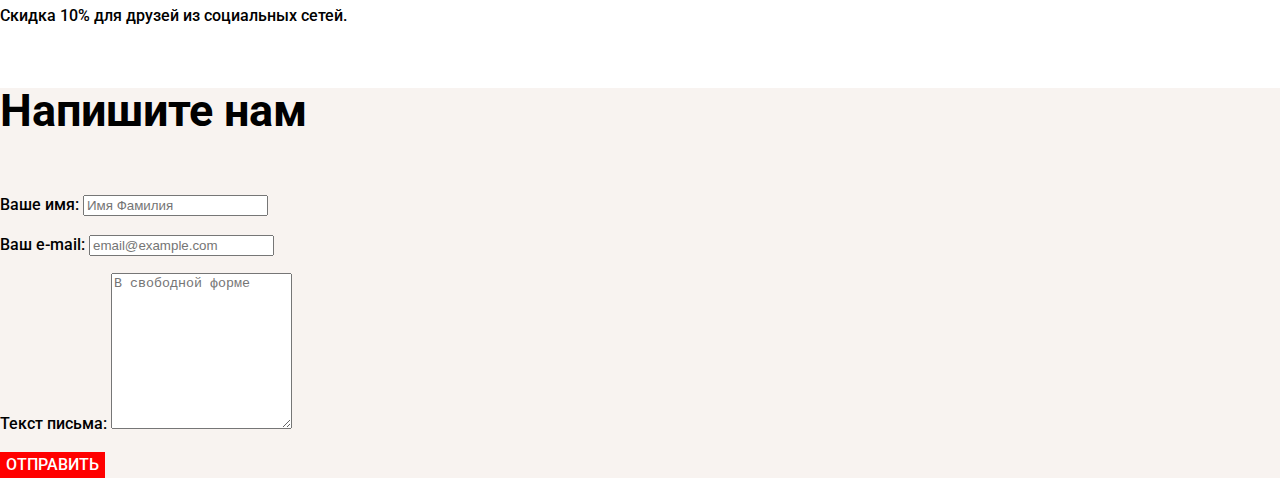
==== commit bb0eebf9: "Задание 5-каталог тоже сделал" ====
--- a/index.html
+++ b/index.html
@@ -6,7 +6,7 @@
     <link href="https://fonts.googleapis.com/css?family=Roboto&display=swap"
     rel="stylesheet">
     <link href="css/normalize.css" rel="stylesheet">
-    <link href="index.css" rel="stylesheet" type="text/css">
+    <link href="css/index.css" rel="stylesheet" type="text/css">
   </head>
   <body>
     <header class="main-header">
--- a/css/index.css
+++ b/css/index.css
@@ -0,0 +1,267 @@
+body {
+  margin: 0;
+  padding: 0;
+
+  font-family: "Roboto", Arial, sans-serif;
+  font-size: 16px;
+  line-height: 1.5;
+  font-weight: 500;
+  color: var(--charcoal-grey);
+  text-transform: none;
+
+  background-color: white;
+  background-position: top center;
+  background-repeat: no-no-repeat;
+}
+
+.inner-page {
+  color: var(--charcoal-grey);
+
+  background-color: white;
+  background-position: 0 0;
+  background-repeat: repeat;
+}
+
+a {
+  text-decoration: none;
+}
+
+.button {
+  font: inherit;
+
+  text-align: center;
+  color: white;
+  vertical-align: middle;
+  text-transform: uppercase;
+
+  background-color: red;
+  border: none;
+}
+
+.button:hover,
+.button:focus,
+.button:active {
+  background-color: #663d15
+}
+
+.button-red {
+  background-color: red;
+}
+
+.button-green {
+  background-color: green;
+}
+
+.button-yellow {
+  background-color: yellow;
+}
+
+.button-show {
+  font: inherit;
+  color: black;
+  width: 260px;
+  height: 50px;
+  background-color: #eeeeee;
+}
+
+.catalog-list {
+  list-style: none;
+}
+
+.catalog-item {
+  background-color: #f8f8f8;
+  box-shadow: 0 0 10px rgba(0, 0, 0, 0.1);
+}
+
+.catalog-item:hover {
+  box-shadow: 0 0 10px rgba(0, 0, 0, 0.2)
+}
+
+.catalog-item a {
+  width: 71px;
+  height: 14px;
+  font-family: Roboto;
+  font-size: 18px;
+  font-weight: bold;
+  font-stretch: normal;
+  font-style: normal;
+  line-height: 1.67;
+  letter-spacing: normal;
+  text-align: center;
+  color: #000000;
+
+}
+
+.catalog-item h2 {
+  font-size: 18px;
+  line-height: 1.67;
+  color: #000000;
+}
+
+.catalog-item p {
+  font-size: 16px;
+  line-height: 1.13;
+  text-align: center;
+  color: #666666
+}
+
+.btn-copy {
+  font: inherit;
+  line-height: 1.13;
+  color: #ffffff;
+}
+
+.pagination-list {
+  list-style: none;
+}
+.pagination-item a {
+  color: #ffffff;
+
+  background-color: #000000;
+}
+
+.pagination-item a:hover,
+.pagination-item a:focus,
+.pagination-item a:active {
+  background-color: pink;
+}
+.pagination-item-current a {
+  color: #000000;
+
+  background-color: #ffffff;
+}
+
+.pagination-item-current a:hover,
+.pagination-item-current a:focus,
+.pagination-item-current a:active {
+  color: #000000;
+
+  background-color: #ffffff;
+}
+
+.main-navigation {
+  line-height: 1.88;
+  color: #000000;
+  background-color: #eeeeee;
+  text-transform: uppercase;
+}
+
+.site-navigation,
+.user-navigation {
+  list-style: none;
+}
+
+.site-navigation a,
+.user-navigation a {
+  color: #000000;
+}
+
+.site-navigation a:hover,
+.site-navigation a:focus,
+.user-navigation a:hover,
+.user-navigation a:focus {
+  background-color: #242424;
+}
+
+.features-list {
+  list-style: none;
+}
+
+.feature-item {
+  text-align: center;
+}
+
+.feature-item h3 {
+  font-size: 24px;
+  line-height: 1.25;
+}
+
+.filter fieldset {
+  border: none;
+}
+
+.filter legend {
+  font-size: 18px;
+  line-height: 1.67;
+}
+
+.filter ul {
+  font-size: 16px;
+  list-style: none;
+  line-height: 1.25;
+  color: grey;
+}
+
+.filter-input:hover + label,
+.filter-input:focus + label {
+  color: black;
+}
+.filter-input:disabled + label {
+  color: rgba(40, 49, 54);
+
+  opacity: 0.3;
+}
+
+
+
+.main-footer {
+  color: #000000;
+  background-color: white;
+}
+
+.sphere {
+width: 79px;
+height: 79px;
+background-color: grey;
+display: flex;
+flex: 0 0 auto;
+border-radius: 50%;
+}
+
+.footer-social {
+  text-align: center;
+}
+
+.footer-social ul {
+  list-style: none;
+}
+
+.social-buttan {
+  color: white;
+  background-color: grey;
+}
+
+.modal {
+  color: #000000;
+
+  background-color: #f8f3f0;
+  background-position: 0 0;
+  background-repeat: repeat;
+}
+
+.modal h4 {
+  font-size: 45px;
+  line-height: 1;
+}
+
+.login-form input[type="text"]
+.login-form input[type="password"] {
+  font: inherit;
+  color: #000000;
+
+  border: solid 2px var(--silver-two);
+  background-color: #ffffff;
+}
+
+.login-form input:focus {
+  border-color: #663d15;
+}
+
+.login-checkbox:hover,
+.login-checkbox:focus {
+  color: #663d15;
+}
+
+.visually-hidden {
+  display: none;
+}
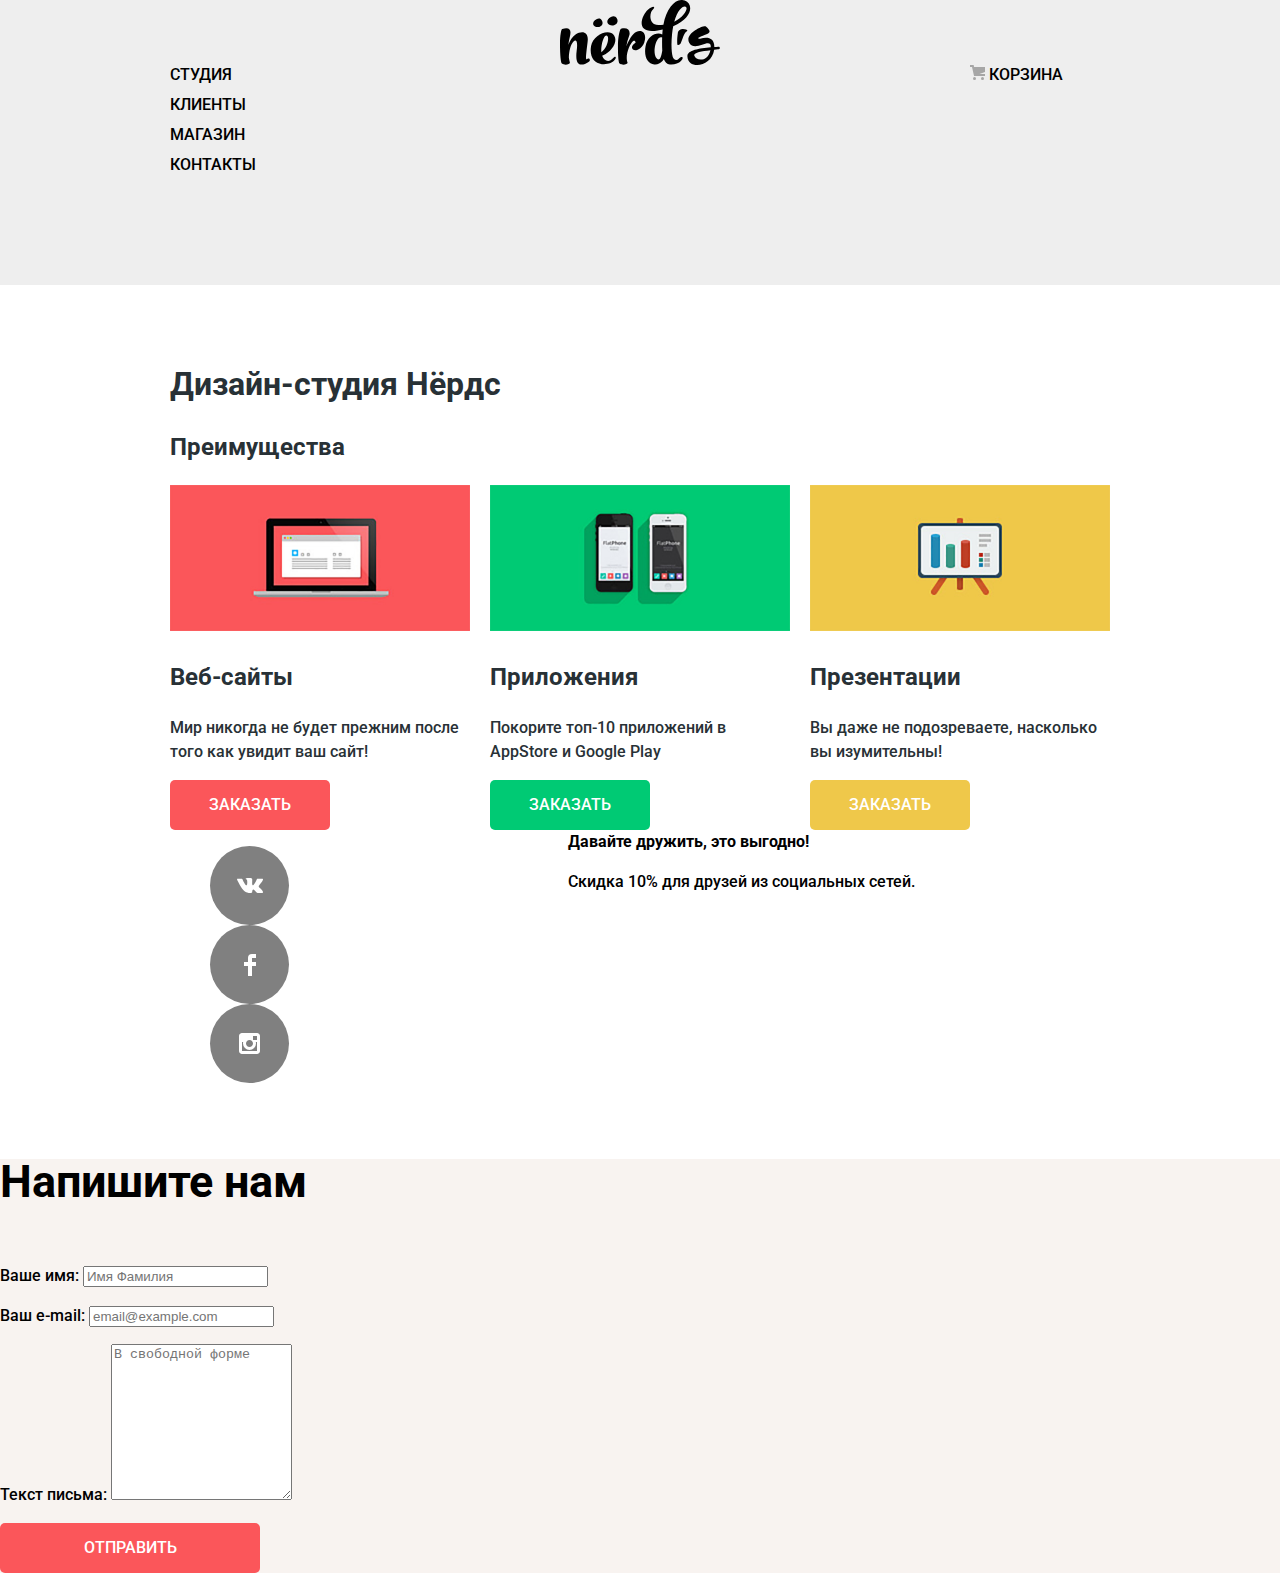
==== commit 335c0376: "Исправил ошибки, +сетка" ====
--- a/index.html
+++ b/index.html
@@ -14,6 +14,8 @@
         <a class="main-header-logo">
           <svg xmlns="http://www.w3.org/2000/svg" width="160" height="65" viewBox="0 0 160 65"><path d="M157.936 49.374c-1.235.161-2.523.271-3.757.377v.056c-2.415 17.364-26.188 20.231-26.779 6.599-.269-6.167 11.593-7.95 23.398-9.088.429-11.09-15.901 5.667-21.608-4.601-5.019-9.025 14.632-17.938 16.728-16.102 6.438 5.636 3.404 6.618-1.379 8.335-9.49 3.41-5.791 4.107-4.511 3.726 7.569-2.253 14.366-1.04 14.312 8.317 1.288-.107 2.522-.163 3.757-.271 2.306-.215 2.467 2.435-.161 2.652zm-7.514.756c-9.124 1.028-17.013 2.436-16.153 5.355 1.716 5.573 13.577 6.818 16.153-5.355zM117.678 44.918c-.682-.037-.703-6.038.112-11.688 1.005-6.951 11.935-3.357 9.093-1.906-2.975 1.52-4.429 8.718-6.266 12.087-.635 1.161-2.605 1.526-2.939 1.507zM42.105 21.002c2.376 4.866-4.937 8.171-8.292 4.521-1.398-1.555-.755-4.56 2.636-6.193 1.697-.836 4.073-1.596 5.656 1.672zM57.062 18.861c2.585 5.297-5.38 8.896-9.031 4.922-1.522-1.695-.823-4.963 2.873-6.742 1.846-.911 4.432-1.736 6.158 1.82zM28.883 61.666c-7.919 5.338-14.219 4.159-12.212-10.848 1.45-10.904-.948-11.521-3.122-9.442-2.845 2.697-4.628 9.723-4.684 16.412a50.98 50.98 0 0 0 1.004 4.776c.334 1.63-4.907 3.315-7.974 1.011C.837 62.79 0 54.865 0 44.131c0-8.824 1.171-14.895 2.23-15.175 8.029-2.191 9.312 1.348 7.583 7.981a47.637 47.637 0 0 0-1.395 7.924c1.673-4.664 4.071-8.485 6.803-10.173 7.416-4.664 13.605-2.473 12.434 6.801-2.007 16.58-2.174 18.827-.39 17.535 2.231-1.574 3.68 1.238 1.618 2.642zM54.982 59.59c-2.175 3.484-7.806 5.171-13.216 4.552-7.75-.843-12.545-7.756-10.705-18.097 2.008-11.185 18.065-18.322 23.196-10.341 3.735 5.789-2.175 16.017-11.597 19.783l-.502.168c1.951 5.171 6.579 7.476 11.039 2.36 2.119-2.36 3.624-1.348 1.785 1.575zm-13.605-7.418c5.855-4.159 7.806-13.32 6.189-15.905-1.728-2.697-5.074 1.517-6.245 11.746-.111 1.461-.111 2.865.056 4.159zM83.091 44.992c-1.597 2.507-3.903 4.384-5.966 5.059-2.398.73-5.185.056-5.185-2.698 0-1.011.892-3.372 3.624-4.721-.168-1.911-1.394-2.417-2.286-1.686-3.345 2.586-7.417 12.25-6.356 19.221.055.168.055.337.055.506.168.617.335 1.237.558 1.854.557 1.574-4.907 3.316-7.973.956-1.059-.788-1.617-6.97-1.617-17.704 0-8.824 1.951-16.636 3.011-16.917 6.412-1.743 10.147 1.292 8.14 7.249-1.171 3.373-2.23 6.801-2.843 10.399 2.453-6.688 6.523-12.872 9.812-14.501 5.856-2.923 10.092.956 8.867 7.813-.056.11-.112.393-.112.449-.056.562-.566 2.302-.39 1.741-.516 1.645-.892 2.277-1.339 2.98z"/><path d="M113.207 26.161a86.988 86.988 0 0 0-1.115 7.531c-1.059 10.06-.612 18.996.613 22.986.726 2.137 3.457 4.946 6.078 2.023 2.843-3.203 5.967-1.349 2.174 2.416-2.34 2.305-6.689 3.878-11.039 3.428-3.123-.393-5.018-2.415-6.134-5.505-.444.898-.947 1.685-1.56 2.302-2.119 2.193-4.685 3.43-7.974 3.092-6.637-.73-10.538-7.923-8.699-18.153 1.952-10.791 11.319-14.725 16.728-11.857.112-1.349.223-2.699.335-4.104.055-.281.055-.562.11-.843a96.962 96.962 0 0 1-4.962.956C73.787 34.423 82.04 14.864 87.894 9.75c6.636-5.733 7.36-1.855 5.297-.562-3.68 2.36-5.297 15.905 5.241 15.905 1.729 0 3.346-.112 4.962-.281C106.685 6.49 116.665-2.391 124.75.532c8.976 3.26 8.029 17.535-11.543 25.629zm-10.928 24.393c-.224-3.542-.224-7.532-.167-11.636 0-.506.056-1.011.056-1.461-3.346-1.518-6.635 3.653-7.473 10.792-.946 8.373 2.788 12.813 4.908 10.791 1.617-1.631 2.453-6.803 2.676-8.486zm24.086-43.165c-1.784-2.642-8.307.562-12.098 14.332 9.535-4.554 13.326-12.422 12.098-14.332z"/></svg>
       </a>
+      <div class="main-navigation-wrapper">
+        <div class="container">
         <ul class="site-navigation">
           <li><a href="">Студия</a></li>
           <li><a href="">Клиенты</a></li>
@@ -24,9 +26,11 @@
           <li><a class="bin-link" href=""><svg xmlns="http://www.w3.org/2000/svg" width="15" height="15" viewBox="0 0 15 15"><circle fill="#a6a6a6" cx="4.5" cy="13.5" r="1.5"/><circle fill="#a6a6a6" cx="12.5" cy="13.5" r="1.5"/><path fill="#a6a6a6" d="M15 2H4.07l-.422-2H0v2h2.031l1.985 9H15V9H9.441L15 6.951z"/></svg>
 Корзина</a></li>
         </ul>
+      </div>
+      </div>
       </nav>
     </header>
-    <main>
+    <main class="container">
       <h1>Дизайн-студия Нёрдс</h1>
       <section>
         <h2>Преимущества</h2>
@@ -56,6 +60,7 @@
       </section>
     </main>
     <footer class="main-footer">
+    <div class="container">
     <div class="footer-social">
       <ul>
         <li><a class="social-button sphere" target="_blank" href="#">
@@ -67,10 +72,11 @@
           <span class="visually-hidden">Инстаграм</span></a></li>
       </ul>
     </div>
-      <div>
+      <div class="footer-adv">
         <b>Давайте дружить, это выгодно!</b>
         <p>Скидка 10% для друзей из социальных сетей.</p>
       </div>
+    </div>
     </footer>
 
     <section class="modal modal-login">
@@ -88,8 +94,8 @@
         <label for="write-to-us-letter_text">Текст письма:</label>
       <textarea id="write-to-us-letter_text" name="letter_text" placeholder="В свободной форме" rows="10" required></textarea>
       </p>
-      <button class="button" type="submit">Отправить</button>
+      <button class="button button-send" type="submit">Отправить</button>
+      </form>
     </section>
-    </form>
   </body>
 </html>
--- a/css/index.css
+++ b/css/index.css
@@ -6,18 +6,30 @@
   font-size: 16px;
   line-height: 1.5;
   font-weight: 500;
-  color: var(--charcoal-grey);
+  color: #283136;
   text-transform: none;
 
-  background-color: white;
+  background-color: #ffffff;
   background-position: top center;
   background-repeat: no-no-repeat;
 }
 
+.container {
+  width: 940px;
+  margin: 0 auto;
+  padding: 0 10px;
+}
+
+.main-header {
+  margin-bottom: 75px;
+
+  min-height: 285px;
+}
+
 .inner-page {
-  color: var(--charcoal-grey);
-
-  background-color: white;
+  color: #283136;
+
+  background-color: #ffffff;
   background-position: 0 0;
   background-repeat: repeat;
 }
@@ -30,8 +42,8 @@
   font: inherit;
 
   text-align: center;
-  color: white;
-  vertical-align: middle;
+  color: #ffffff;
+  vertical-align: mid dle;
   text-transform: uppercase;
 
   background-color: red;
@@ -39,21 +51,84 @@
 }
 
 .button:hover,
-.button:focus,
+.button:focus {
+  background-color: #e74246;
+}
+
 .button:active {
-  background-color: #663d15
+  color: rgba(255, 255, 255, 0.3);
+  background-color: #d7373b;
+  box-shadow: inset 0px 3px 0 0 rgba(0, 1, 1, 0.1);
 }
 
 .button-red {
-  background-color: red;
-}
+  background-color: #fb565a;
+  width: 160px;
+  height: 50px;
+  border-radius: 5px;
+  text-align: center;
+  vertical-align: middle;
+}
+
+.button-red:hover,
+.button-red:focus {
+  background-color: #e74246;
+}
+
+.button-red:active {
+  color: rgba(255, 255, 255, 0.3);
+  background-color: #d7373b;
+  box-shadow: inset 0px 3px 0 0 rgba(0, 1, 1, 0.1);
+}
+
 
 .button-green {
-  background-color: green;
+  background-color: #00ca74;
+  width: 160px;
+  height: 50px;
+  border-radius: 5px;
+  text-align: center;
+  vertical-align: middle;
+}
+
+.button-green:hover,
+.button-green:focus {
+  background-color: #00bc6c;
+}
+
+.button-green:active {
+  color: rgba(255, 255, 255, 0.3);
+  background-color: #00aa62
+  box-shadow: inset 0px 3px 0 0 rgba(0, 1, 1, 0.1);
 }
 
 .button-yellow {
-  background-color: yellow;
+  background-color: #efc84a;
+  width: 160px;
+  height: 50px;
+  border-radius: 5px;
+  text-align: center;
+  vertical-align: middle;
+}
+
+.button-yellow:hover,
+.button-yellow:focus {
+  background-color: #eab534;
+}
+
+.button-yellow:active {
+  color: rgba(255, 255, 255, 0.3);
+  background-color: #e5a722;
+  box-shadow: inset 0px 3px 0 0 rgba(0, 1, 1, 0.1);
+}
+
+.button-send{
+  background-color: #fb565a;
+  width: 260px;
+  height: 50px;
+  border-radius: 5px;
+  text-align: center;
+  vertical-align: middle;
 }
 
 .button-show {
@@ -111,6 +186,34 @@
   color: #ffffff;
 }
 
+.button-price{
+  background-color: #fb565a;
+  width: 200px;
+  height: 50px;
+  padding-top: : 19px;
+  padding-right: 60px;
+  padding-bottom: 18px;
+  padding-left: 62px;
+  border-radius: 5px;
+  align-items: center;
+  text-align: center;
+  vertical-align: middle;
+  color: #ffffff;
+}
+
+.button-price:hover,
+.button-price:focus {
+  background-color: #e74246;
+}
+
+.button-price:active {
+  color: rgba(255, 255, 255, 0.3);
+  background-color: #d7373b;
+  box-shadow: inset 0px 3px 0 0 rgba(0, 1, 1, 0.1);
+}
+
+}
+
 .pagination-list {
   list-style: none;
 }
@@ -140,15 +243,63 @@
 }
 
 .main-navigation {
+  display: flex;
+  flex-direction: column;
+  align-items: center;
+  min-height: 285px;
+  font: inherit;
+  font-style: normal;
   line-height: 1.88;
+  letter-spacing: normal;
+  text-align: left;
   color: #000000;
   background-color: #eeeeee;
   text-transform: uppercase;
 }
 
-.site-navigation,
+.main-header-logo {
+  width: 160px;
+  height: 60px;
+  align-items: left; /*не работает*/
+
+/*Временно*/
+  display: block;
+}
+
+.main-navigation-wrapper {
+  width: 100%;
+  margin-bottom: 60px;
+
+  background-color: #ffffff;
+
+  /*Временно*/
+  min-height: 70px;
+  background-color: transparent;
+}
+
+.main-navigation-wrapper .container {
+  display: flex;
+  justify-content: space-between;
+}
+
+.site-navigation {
+  width: 620px;
+  margin: 0;
+  padding: 0;
+
+  list-style: none;
+  /*Временно*/
+  min-height: 70px;
+}
+
 .user-navigation {
-  list-style: none;
+  width: 140px;
+  margin: 0;
+  padding: 0;
+
+  list-style: none;
+  /*Временно*/
+  min-height: 70px;
 }
 
 .site-navigation a,
@@ -164,11 +315,23 @@
 }
 
 .features-list {
-  list-style: none;
+  display:flex;
+  justify-content: space-between;
+  margin: 0;
+  padding: 0;
+
+  list-style: none;
+
+  /*Temporary*/
+  min height: 347px;
 }
 
 .feature-item {
-  text-align: center;
+  text-align: left;
+  width: 300px;
+
+  /*Temporary*/
+  min height: 347px;
 }
 
 .feature-item h3 {
@@ -189,12 +352,12 @@
   font-size: 16px;
   list-style: none;
   line-height: 1.25;
-  color: grey;
+  color: #283136;
 }
 
 .filter-input:hover + label,
 .filter-input:focus + label {
-  color: black;
+  color: #000000;
 }
 .filter-input:disabled + label {
   color: rgba(40, 49, 54);
@@ -205,8 +368,34 @@
 
 
 .main-footer {
-  color: #000000;
-  background-color: white;
+  margin-top: 0px;
+  color: #000000;
+  background-color: #ffffff;
+
+  /*Temp*/
+  background: none;
+  min-height: 217px;
+}
+
+.main-footer .container {
+  display: flex;
+}
+
+.footer-social {
+  width: 261px;
+  margin: 0;
+  margin-right: 139px;
+
+  /*Temp*/
+  min-height: 217px;
+}
+
+.footer-adv {
+  width: 545px;
+  margin: 0;
+
+  /*Temp*/
+  min-height: 217px;
 }
 
 .sphere {
@@ -216,7 +405,21 @@
 display: flex;
 flex: 0 0 auto;
 border-radius: 50%;
-}
+justify-content: center;
+align-items: center;
+}
+
+.sphere:hover,
+.sphere:focus {
+  background-color: #e74246;
+}
+
+.sphere:active {
+  background-color: #d7373b;
+  box-shadow: inset 0px 3px 0 0 rgba(0, 1, 1, 0.1);
+  stroke: grey;
+}
+
 
 .footer-social {
   text-align: center;
@@ -227,7 +430,7 @@
 }
 
 .social-buttan {
-  color: white;
+  color: #ffffff;
   background-color: grey;
 }
 
@@ -263,5 +466,12 @@
 }
 
 .visually-hidden {
-  display: none;
-}
+  position: absolute;
+  clip: rect(1px 1px 1px 1px); /* IE6, IE7 */
+  clip: rect(1px, 1px, 1px, 1px);
+  padding:0;
+  border:0;
+  height: 1px;
+  width: 1px ;
+  overflow: hidden;
+}
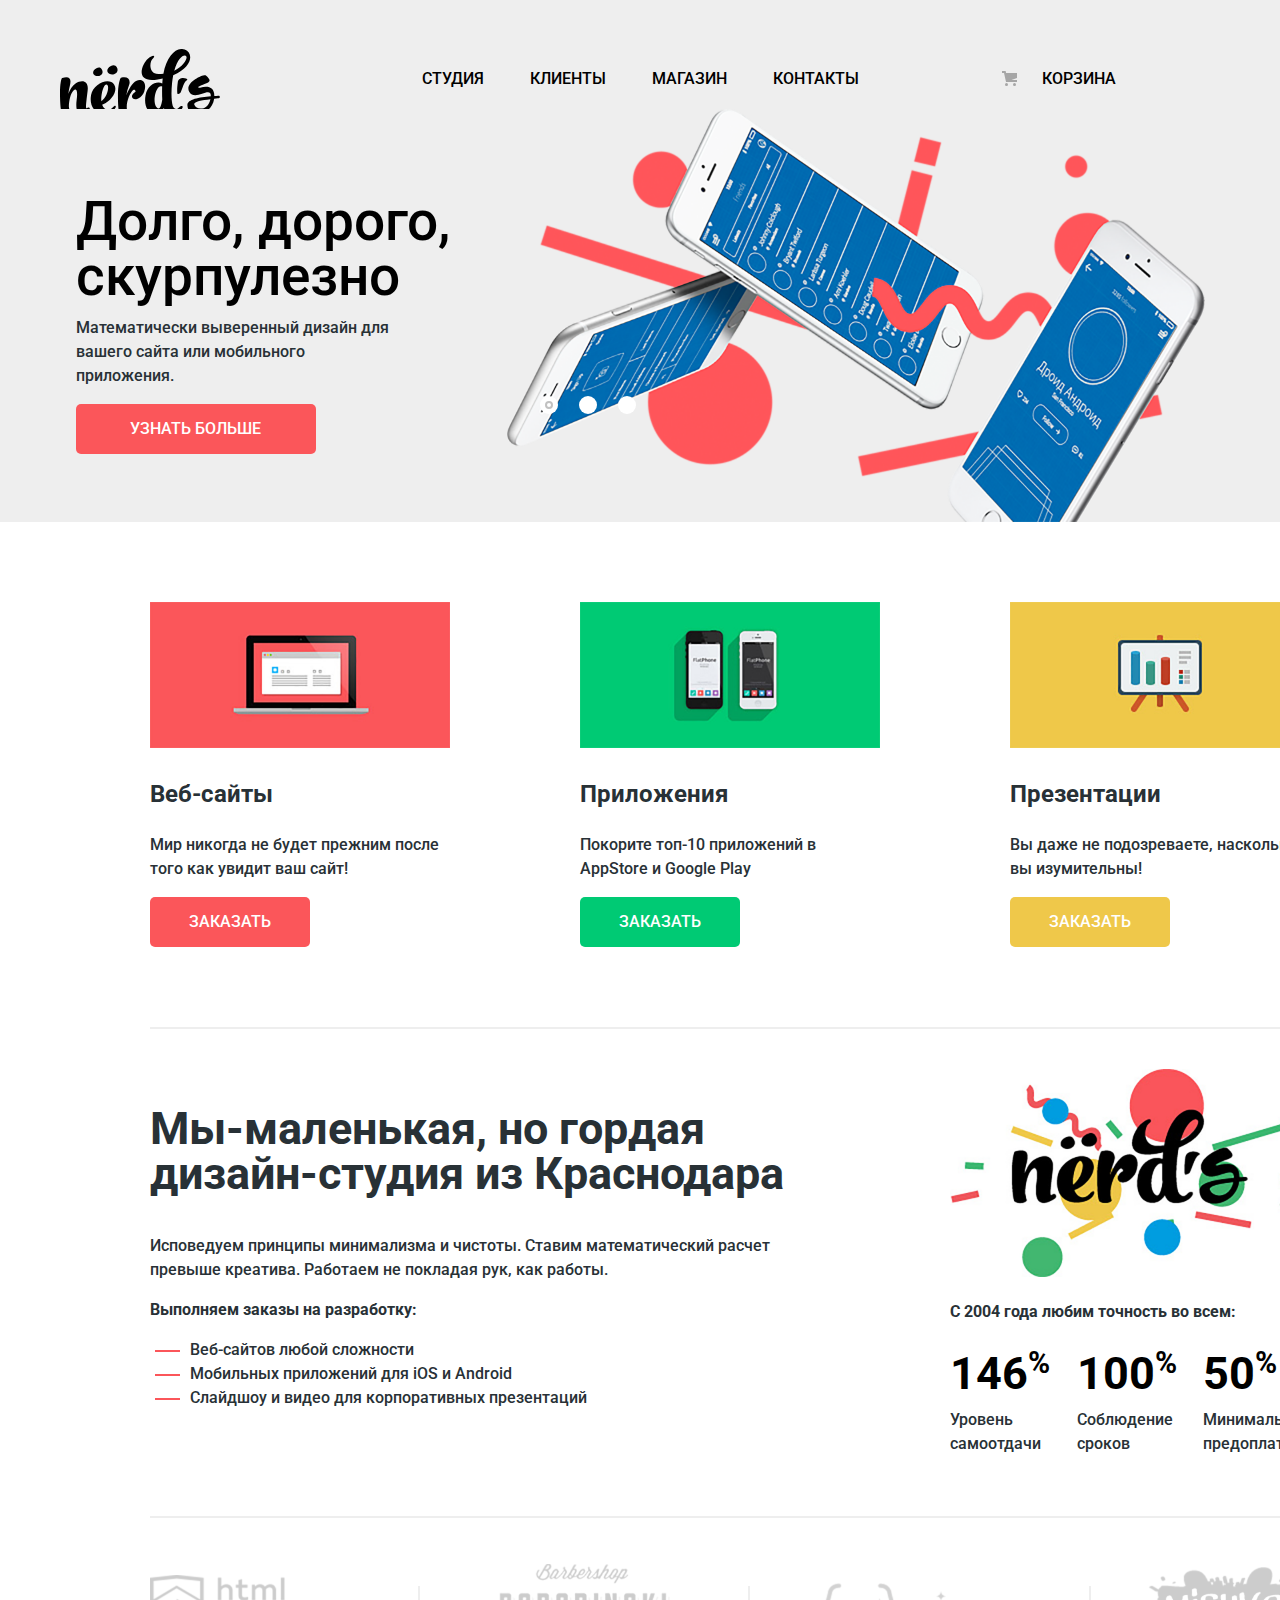
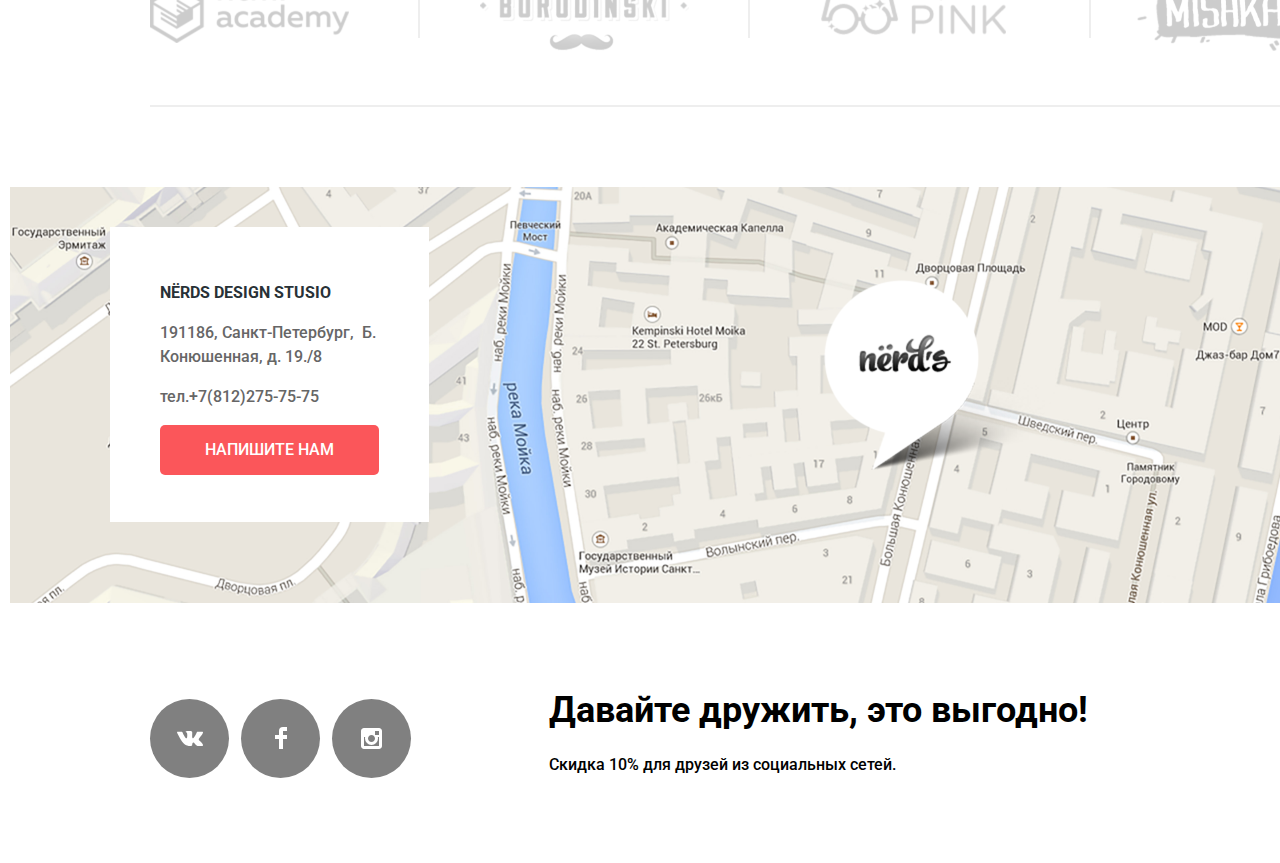
==== commit 39b3e6b9: "finish" ====
--- a/index.html
+++ b/index.html
@@ -14,8 +14,6 @@
         <a class="main-header-logo">
           <svg xmlns="http://www.w3.org/2000/svg" width="160" height="65" viewBox="0 0 160 65"><path d="M157.936 49.374c-1.235.161-2.523.271-3.757.377v.056c-2.415 17.364-26.188 20.231-26.779 6.599-.269-6.167 11.593-7.95 23.398-9.088.429-11.09-15.901 5.667-21.608-4.601-5.019-9.025 14.632-17.938 16.728-16.102 6.438 5.636 3.404 6.618-1.379 8.335-9.49 3.41-5.791 4.107-4.511 3.726 7.569-2.253 14.366-1.04 14.312 8.317 1.288-.107 2.522-.163 3.757-.271 2.306-.215 2.467 2.435-.161 2.652zm-7.514.756c-9.124 1.028-17.013 2.436-16.153 5.355 1.716 5.573 13.577 6.818 16.153-5.355zM117.678 44.918c-.682-.037-.703-6.038.112-11.688 1.005-6.951 11.935-3.357 9.093-1.906-2.975 1.52-4.429 8.718-6.266 12.087-.635 1.161-2.605 1.526-2.939 1.507zM42.105 21.002c2.376 4.866-4.937 8.171-8.292 4.521-1.398-1.555-.755-4.56 2.636-6.193 1.697-.836 4.073-1.596 5.656 1.672zM57.062 18.861c2.585 5.297-5.38 8.896-9.031 4.922-1.522-1.695-.823-4.963 2.873-6.742 1.846-.911 4.432-1.736 6.158 1.82zM28.883 61.666c-7.919 5.338-14.219 4.159-12.212-10.848 1.45-10.904-.948-11.521-3.122-9.442-2.845 2.697-4.628 9.723-4.684 16.412a50.98 50.98 0 0 0 1.004 4.776c.334 1.63-4.907 3.315-7.974 1.011C.837 62.79 0 54.865 0 44.131c0-8.824 1.171-14.895 2.23-15.175 8.029-2.191 9.312 1.348 7.583 7.981a47.637 47.637 0 0 0-1.395 7.924c1.673-4.664 4.071-8.485 6.803-10.173 7.416-4.664 13.605-2.473 12.434 6.801-2.007 16.58-2.174 18.827-.39 17.535 2.231-1.574 3.68 1.238 1.618 2.642zM54.982 59.59c-2.175 3.484-7.806 5.171-13.216 4.552-7.75-.843-12.545-7.756-10.705-18.097 2.008-11.185 18.065-18.322 23.196-10.341 3.735 5.789-2.175 16.017-11.597 19.783l-.502.168c1.951 5.171 6.579 7.476 11.039 2.36 2.119-2.36 3.624-1.348 1.785 1.575zm-13.605-7.418c5.855-4.159 7.806-13.32 6.189-15.905-1.728-2.697-5.074 1.517-6.245 11.746-.111 1.461-.111 2.865.056 4.159zM83.091 44.992c-1.597 2.507-3.903 4.384-5.966 5.059-2.398.73-5.185.056-5.185-2.698 0-1.011.892-3.372 3.624-4.721-.168-1.911-1.394-2.417-2.286-1.686-3.345 2.586-7.417 12.25-6.356 19.221.055.168.055.337.055.506.168.617.335 1.237.558 1.854.557 1.574-4.907 3.316-7.973.956-1.059-.788-1.617-6.97-1.617-17.704 0-8.824 1.951-16.636 3.011-16.917 6.412-1.743 10.147 1.292 8.14 7.249-1.171 3.373-2.23 6.801-2.843 10.399 2.453-6.688 6.523-12.872 9.812-14.501 5.856-2.923 10.092.956 8.867 7.813-.056.11-.112.393-.112.449-.056.562-.566 2.302-.39 1.741-.516 1.645-.892 2.277-1.339 2.98z"/><path d="M113.207 26.161a86.988 86.988 0 0 0-1.115 7.531c-1.059 10.06-.612 18.996.613 22.986.726 2.137 3.457 4.946 6.078 2.023 2.843-3.203 5.967-1.349 2.174 2.416-2.34 2.305-6.689 3.878-11.039 3.428-3.123-.393-5.018-2.415-6.134-5.505-.444.898-.947 1.685-1.56 2.302-2.119 2.193-4.685 3.43-7.974 3.092-6.637-.73-10.538-7.923-8.699-18.153 1.952-10.791 11.319-14.725 16.728-11.857.112-1.349.223-2.699.335-4.104.055-.281.055-.562.11-.843a96.962 96.962 0 0 1-4.962.956C73.787 34.423 82.04 14.864 87.894 9.75c6.636-5.733 7.36-1.855 5.297-.562-3.68 2.36-5.297 15.905 5.241 15.905 1.729 0 3.346-.112 4.962-.281C106.685 6.49 116.665-2.391 124.75.532c8.976 3.26 8.029 17.535-11.543 25.629zm-10.928 24.393c-.224-3.542-.224-7.532-.167-11.636 0-.506.056-1.011.056-1.461-3.346-1.518-6.635 3.653-7.473 10.792-.946 8.373 2.788 12.813 4.908 10.791 1.617-1.631 2.453-6.803 2.676-8.486zm24.086-43.165c-1.784-2.642-8.307.562-12.098 14.332 9.535-4.554 13.326-12.422 12.098-14.332z"/></svg>
       </a>
-      <div class="main-navigation-wrapper">
-        <div class="container">
         <ul class="site-navigation">
           <li><a href="">Студия</a></li>
           <li><a href="">Клиенты</a></li>
@@ -23,17 +21,37 @@
           <li><a href="">Контакты</a></li>
         </ul>
         <ul class="user-navigation">
-          <li><a class="bin-link" href=""><svg xmlns="http://www.w3.org/2000/svg" width="15" height="15" viewBox="0 0 15 15"><circle fill="#a6a6a6" cx="4.5" cy="13.5" r="1.5"/><circle fill="#a6a6a6" cx="12.5" cy="13.5" r="1.5"/><path fill="#a6a6a6" d="M15 2H4.07l-.422-2H0v2h2.031l1.985 9H15V9H9.441L15 6.951z"/></svg>
+          <li><a class="bin-link" href=""><!--<svg xmlns="http://www.w3.org/2000/svg" width="15" height="15" viewBox="0 0 15 15"><circle fill="#a6a6a6" cx="4.5" cy="13.5" r="1.5"/><circle fill="#a6a6a6" cx="12.5" cy="13.5" r="1.5"/><path fill="#a6a6a6" d="M15 2H4.07l-.422-2H0v2h2.031l1.985 9H15V9H9.441L15 6.951z"/></svg>-->
 Корзина</a></li>
         </ul>
-      </div>
-      </div>
       </nav>
     </header>
+    <section class="main-slider">
+      <div class="main-slide main-slide-active">
+        <h5>Долго, дорого, скурпулезно</h5>
+        <p>Математически выверенный дизайн для вашего сайта или мобильного приложения.</p>
+        <button class="button button-more" type="button">Узнать больше</button>
+      </div>
+      <div class="main-slide">
+        <h5>Любим математику как никто другой</h5>
+        <p>Никакого креатива, только математические формулы для расчета идеальных пропорций.</p>
+        <button class="button button-more" type="button">Узнать больше</button>
+      </div>
+      <div class="main-slide">
+        <h5>Только ночь, только хардкор</h5>
+        <p>Работать днем, как все? Мы против этого. Ближе к полуночи работа только начинается.</p>
+        <button class="button button-more" type="button">Узнать больше</button>
+      </div>
+      <div class="slider-buttons">
+        <button type="button" class="slider-button slider-button-active"></button>
+        <button type="button" class="slider-button"></button>
+        <button type="button" class="slider-button"></button>
+      </div>
+    </section>
     <main class="container">
-      <h1>Дизайн-студия Нёрдс</h1>
+      <h1 class="visually-hidden">Дизайн-студия Нёрдс</h1>
       <section>
-        <h2>Преимущества</h2>
+        <h2 class="visually-hidden">Преимущества</h2>
         <ul class="features-list">
           <li class="feature-item">
             <img src="img/background/advantage-picture-red@3x.jpg" width="300" height="146" alt="веб-сайты">
@@ -58,11 +76,53 @@
           </li>
         </ul>
       </section>
+      <div class="info-main">
+      <article class="about-us">
+        <h2>Мы-маленькая, но гордая дизайн-студия из Краснодара</h2>
+        <p>Исповедуем принципы минимализма и чистоты. Ставим математический расчет превыше креатива. Работаем не покладая рук, как работы.</p>
+        <b>Выполняем заказы на разработку:</b>
+        <ul class="orders-list">
+          <li>Веб-сайтов любой сложности</li>
+          <li>Мобильных приложений для iOS и Android</li>
+          <li>Слайдшоу и видео для корпоративных презентаций</li>
+        </ul>
+      </article>
+        <section class="description">
+          <img src="img/background/nerds-picture@3x.png" width="360" height="208" alt="логотип Нёрдс">
+          <p>C 2004 года любим точность во всем:</p>
+          <ul class="list-statistic">
+            <li><span class="big-numbers">146<span class="perc">%</span></span><span class="small-text">Уровень<br>самоотдачи</span></li>
+            <li><span class="big-numbers">100<span class="perc">%</span></span><span class="small-text">Соблюдение<br>сроков</span></li>
+            <li><span class="big-numbers">50<span class="perc">%</span></span><span class="small-text">Минимальная<br>предоплата</span></li>
+          </ul>
+        </section>
+      </div>
+        <section class="friends-main">
+          <ul class="friends-list">
+            <li class="friends-item"><img src="img/background/htmlacdemy-logo@3x.png" height="68" alt="партнеры"></li>
+            <li class="friends-item"><img src="img/background/borodinsli-logo@3x.png" height="90" alt="партнеры"></li>
+            <li class="friends-item"><img src="img/background/pink-logo@3x.png" height="52" alt="партнеры"></li>
+            <li class="friends-item"><img src="img/background/mishka-logo@3x.png" height="84" alt="партнеры"></li>
+          </ul>
+        </section>
+        <div class="map-main">
+          <ul class="map-list">
+          <li class="map-ya"><iframe src="https://yandex.ru/map-widget/v1/-/CKuQeZoz" width="1440" height="416"></iframe></li>
+            <li class="map-img"><img src="img/background/map@3x.jpg" height="416" alt="карта"></li>
+          <li class="marker"><img src="img/background/map-marker-png@3x.png" height="190" alt="местоположние"></li>
+        </ul>
+          <section class="adress">
+            <b>NЁRDS DESIGN STUSIO</b>
+            <p>191186, Санкт-Петербург, &#160;Б. Конюшенная, д. 19./8<p>
+            <p class="tel">тел.<a href="tel:+78122757575">+7(812)275-75-75</a></p>
+            <button class="button button-textus button-more" type="button">Напишите нам</button>
+          </section>
+        </div>
     </main>
     <footer class="main-footer">
     <div class="container">
     <div class="footer-social">
-      <ul>
+      <ul class="social-footer">
         <li><a class="social-button sphere" target="_blank" href="#">
           <svg xmlns="http://www.w3.org/2000/svg" width="26" height="15" viewBox="0 0 26 15"><path fill="#FFF" d="M16.138 11.51c.956-.309 2.18 2.04 3.483 2.939.978.681 1.727.534 1.727.534l3.473-.05s1.815-.112.957-1.554c-.071-.12-.503-1.069-2.585-3.022-2.177-2.043-1.882-1.712.739-5.244 1.597-2.153 2.236-3.468 2.036-4.028-.192-.539-1.365-.399-1.365-.399L20.69.713c-.381.001-.704.119-.851.515-.003.004-.621 1.666-1.445 3.079-1.741 2.989-2.436 3.148-2.724 2.961-.661-.433-.494-1.737-.494-2.664 0-2.897.432-4.105-.846-4.417-.427-.104-.739-.172-1.828-.182-1.392-.021-2.574 0-3.244.329-.445.223-.786.712-.579.74.26.035.843.16 1.155.586.401.552.389 1.789.389 1.789s.229 3.411-.54 3.834c-.528.29-1.25-.302-2.803-3.016-.793-1.388-1.392-2.922-1.392-2.922s-.116-.285-.326-.441c-.25-.185-.6-.244-.6-.244L.848.684S.29.7.085.946c-.182.218-.015.668-.015.668s2.909 6.881 6.203 10.347c3.02 3.182 6.452 2.971 6.452 2.971h1.555s.469-.054.709-.312c.224-.24.214-.691.214-.691s-.031-2.109.935-2.419z"/></svg>
           <span class="visually-hidden"> Вконтакте </span></a></li>
@@ -83,16 +143,16 @@
       <h4>Напишите нам</h4>
     <form class="login-form" action="https://echo.htmlacademy.ru" method="post">
       <p class="write-to-us-item">
-        <label for="write-to-us-item">Ваше имя:</label>
-        <input class="login-icon-user" id="write-to-us-item" type="text" name="name" value="" placeholder="Имя Фамилия" required>
+        <label for="write-to-us-user">Ваше имя:</label>
+        <input class="login-space login-icon-user" id="write-to-us-item" type="text" name="name" value="" placeholder="Имя Фамилия" required>
       </p>
       <p class="write-to-us-item">
         <label for="write-to-us-email">Ваш e-mail:</label>
-      <input class="login-icon-password" id="write-to-us-email" type="email" name="email" value="" placeholder="email@example.com" required>
+      <input class="login-space login-icon-password" id="write-to-us-email" type="email" name="email" value="" placeholder="email@example.com" required>
       </p>
       <p class="write-to-us-item">
         <label for="write-to-us-letter_text">Текст письма:</label>
-      <textarea id="write-to-us-letter_text" name="letter_text" placeholder="В свободной форме" rows="10" required></textarea>
+      <textarea class="login-space" id="write-to-us-letter_text" name="letter_text" placeholder="В свободной форме" rows="10" required></textarea>
       </p>
       <button class="button button-send" type="submit">Отправить</button>
       </form>
--- a/css/index.css
+++ b/css/index.css
@@ -15,18 +15,30 @@
 }
 
 .container {
-  width: 940px;
+  width: 1440px;
   margin: 0 auto;
   padding: 0 10px;
+  margin-top: 80px;
 }
 
 .main-header {
-  margin-bottom: 75px;
-
-  min-height: 285px;
+  padding-top: 49px;
+  margin-left: auto;
+  margin-right: auto;
+  display: flex;
+  flex-wrap: wrap;
+  align-items: baseline;
+  background-color: #eeeeee;
+
+}
+
+.inner-page .main-header {
+margin-bottom: 0px;
+  /*Временно*/
 }
 
 .inner-page {
+  /*Временно для сетки*/
   color: #283136;
 
   background-color: #ffffff;
@@ -34,10 +46,24 @@
   background-repeat: repeat;
 }
 
+.inner-page h1 {
+  text-align: center;
+  background-color: #eeeeee;
+  padding-top: 57px;
+  margin: 0;
+  font-size: 55px;
+  padding-bottom: 116px;
+}
+
 a {
   text-decoration: none;
 }
-
+/* ХЗ зачем это?
+img {
+  max-width: 100%;
+  height: auto;
+}
+*/
 .button {
   font: inherit;
 
@@ -129,6 +155,7 @@
   border-radius: 5px;
   text-align: center;
   vertical-align: middle;
+  margin-top: 37px;
 }
 
 .button-show {
@@ -139,32 +166,143 @@
   background-color: #eeeeee;
 }
 
+.button-more{
+  width: 240px;
+  height: 50px;
+  background-color: #fb565a;
+  border-radius: 5px;
+}
+
+.button-textus {
+  width: 219px;
+}
+
+
+
+.label-filter::before {
+  content: "";
+  display: block;
+  width: 15px;
+  height: 15px;
+  object-fit: contain;
+  opacity: 0.4;
+  border: 5px solid #000000;
+  border-radius: 50%;
+}
+
+.filter-input-radio:checked + .label-filter::after {
+  content: "";
+  display: block;
+  width: 10px;
+  height: 10px;
+  object-fit: contain;
+  opacity: 0.4;
+  border-radius: 50%;
+  background-color: #000000;
+  position: absolute;
+  left: 7px;
+  top: 8px;
+}
+
+
+
+.label-filter {
+  position: relative;
+  display: flex;
+  align-items: center;
+}
+
+.filter-net {
+  padding-left: 0px;
+}
+
+.catalog {
+  margin-left: 140px;
+
+  width: calc(100%-401px);
+}
+
 .catalog-list {
-  list-style: none;
+  padding-left: 0px;
+  display: flex;
+  flex-wrap: wrap;
+  list-style: none;
+  margin-bottom: 60px;
 }
 
 .catalog-item {
-  background-color: #f8f8f8;
+  position: relative;
+  width: 360px;
+  margin-right: 40px;
   box-shadow: 0 0 10px rgba(0, 0, 0, 0.1);
+  margin-bottom: 33px;
+  overflow: hidden;
+  padding-top: 40px;
+  border-top-left-radius: 5px;
+  border-top-right-radius: 5px;
+  background-image: url("../img/svg/browser_grey.svg");
+  background-repeat: no-repeat;
+}
+/**
+.catalog-item::after,
+.catalog-item::before {
+  content: "";
+  position: absolute;
+  background-color: #ffffff;
+  border-radius: 50%;
+  width: 14px;
+  height: 14px;
+  top: 10px;
+  left: 10px;
+
+}
+**/
+.catalog-item::before {
+  left: 34px;
+}
+
+
+.catalog-item:nth-child(even) {
+  margin-right: 0;
 }
 
 .catalog-item:hover {
-  box-shadow: 0 0 10px rgba(0, 0, 0, 0.2)
-}
-
-.catalog-item a {
-  width: 71px;
-  height: 14px;
-  font-family: Roboto;
-  font-size: 18px;
-  font-weight: bold;
-  font-stretch: normal;
-  font-style: normal;
-  line-height: 1.67;
-  letter-spacing: normal;
+  box-shadow: 0 0 10px rgba(0, 0, 0, 0.2);
+  opacity: 1;
+  background-image: url("../img/svg/browser.svg");
+  background-repeat: no-repeat;
+}
+
+.catalog-item:hover .item-discription {
+  top: auto;
+  left: 0;
+  right: 0;
+  bottom: 0;
+}
+
+.item-discription {
+padding: 35px 65px 43px 65px;
+position: absolute;
+top: 100%;
+left: 0;
+right: 0;
+bottom: auto;
+background-color: #eeeeee;
+align-items: center;
+}
+
+
+
+.item-title {
+ font-size: 18px;
+ font-weight: bold;
+ font-stretch: normal;
+ font-style: normal;
+ line-height: 1.67;
+ letter-spacing: normal;
+ color: #000000;
+  display: block;
   text-align: center;
-  color: #000000;
-
 }
 
 .catalog-item h2 {
@@ -180,20 +318,28 @@
   color: #666666
 }
 
+.catalog-item img {
+  display: block;
+  width: 100%;
+  height: auto;
+}
+
 .btn-copy {
   font: inherit;
   line-height: 1.13;
   color: #ffffff;
 }
 
-.button-price{
+.button-price {
+  display: flex;
+  justify-content: center;
+  flex: 0 0 auto;
+  max-width: 200px;
+  margin: 0 auto;
   background-color: #fb565a;
   width: 200px;
   height: 50px;
-  padding-top: : 19px;
-  padding-right: 60px;
-  padding-bottom: 18px;
-  padding-left: 62px;
+
   border-radius: 5px;
   align-items: center;
   text-align: center;
@@ -212,25 +358,41 @@
   box-shadow: inset 0px 3px 0 0 rgba(0, 1, 1, 0.1);
 }
 
-}
-
 .pagination-list {
   list-style: none;
-}
+  display: flex;
+  padding: 0;
+  margin: 0;
+  list-style: none;
+  min-height: 46px;
+}
+
 .pagination-item a {
-  color: #ffffff;
-
-  background-color: #000000;
+  font: inherit;
+  margin: 5px;
+  padding: 14px 23px 14px 21px;
+  font-size: 16px;
+  line-height: 1.13;
+  color: #000000;
+
+  background-color: #eeeeee;
+  border: solid 3px #dbdbdb;
 }
 
 .pagination-item a:hover,
-.pagination-item a:focus,
+.pagination-item a:focus {
+  background-color: #dfdfdf;
+  border: solid 3px #dbdbdb;
+}
+
 .pagination-item a:active {
-  background-color: pink;
+opacity: 0.3;
+  background-color: #d5d5d5;
+  border: solid 3px #dbdbdb;
 }
 .pagination-item-current a {
   color: #000000;
-
+  border: solid 3px #dbdbdb;
   background-color: #ffffff;
 }
 
@@ -243,27 +405,42 @@
 }
 
 .main-navigation {
-  display: flex;
-  flex-direction: column;
+  width: 1160px;
+  display: flex;
   align-items: center;
-  min-height: 285px;
+  margin-left: auto;
+  margin-right: auto;
   font: inherit;
   font-style: normal;
   line-height: 1.88;
   letter-spacing: normal;
-  text-align: left;
   color: #000000;
   background-color: #eeeeee;
   text-transform: uppercase;
+}
+
+.inner-page .main-navigation {
+  align-items: flex-start;/*не работает*/
+  flex-direction: row; /*не работает*/
+
+  /*Временно для сетки*/
 }
 
 .main-header-logo {
   width: 160px;
   height: 60px;
   align-items: left; /*не работает*/
+  margin-right: 179px;
+
 
 /*Временно*/
   display: block;
+}
+
+.inner-page .main-header-logo {
+  order: 0;
+  width: 160px;
+  height: 65px;
 }
 
 .main-navigation-wrapper {
@@ -273,7 +450,6 @@
   background-color: #ffffff;
 
   /*Временно*/
-  min-height: 70px;
   background-color: transparent;
 }
 
@@ -283,27 +459,38 @@
 }
 
 .site-navigation {
+  display: flex;
+  flex-wrap: wrap;
+  align-items: baseline;
   width: 620px;
   margin: 0;
   padding: 0;
 
+
   list-style: none;
   /*Временно*/
-  min-height: 70px;
 }
 
 .user-navigation {
+  display: flex;
   width: 140px;
   margin: 0;
   padding: 0;
 
   list-style: none;
   /*Временно*/
-  min-height: 70px;
+}
+
+.site-navigation a {
+  display: inline-block;
 }
 
 .site-navigation a,
 .user-navigation a {
+  display: block;
+  padding: 15px 23px;
+
+  vertical-align:middle;
   color: #000000;
 }
 
@@ -311,19 +498,440 @@
 .site-navigation a:focus,
 .user-navigation a:hover,
 .user-navigation a:focus {
-  background-color: #242424;
+  color: #fb565a;
+}
+
+.site-navigation a:active,
+.user-navigation a:active {
+  color: #000000;
+  opacity: 0.3;
+}
+
+.user-navigation .bin-link {
+  position: relative;
+  padding: 15px 23px;
+}
+
+.bin-link::before {
+  content: "";
+
+  position: absolute;
+  top: 22px;
+  left: -17px;
+  width: 15px;
+  height: 15px;
+
+  background-image: url("../img/svg/cart-icon.svg");
+  background-repeat: no-repeat;
+  background-position: 0 0;
+  color: #a6a6a6;
+  background-color: #eeeeee;
+}
+
+.assort-list {
+  list-style: none;
+  display: flex;
+  justify-content: space-between;
+  align-items: baseline;
+  margin: 0;
+  padding: 0;
+}
+
+.assort-mini {
+  list-style: none;
+  display: flex;
+  justify-content: space-between;
+}
+
+.list-item-3 {
+  display: flex;
+}
+
+.main-slider {
+  background-color: #eeeeee;
+  position: relative;
+}
+
+.main-slide {
+  font-size: 16px;
+  background-image: url("../img/background/slide-picture@3x.png");
+  background-size: contain;
+  background-repeat: no-repeat;
+  background-position: right top;
+  margin: 0 auto;
+  width: 1129px;
+  visibility: hidden;
+  height: 0;
+  overflow: hidden;
+  padding: 0;
+
+}
+
+.main-slide p {
+  width: 316px;
+}
+
+.main-slide h5 {
+width: 374px;
+height: 106px;
+font-size: 55px;
+font-weight: 500;
+font-stretch: normal;
+font-style: normal;
+line-height: 1;
+letter-spacing: normal;
+text-align: left;
+color: #000000;
+margin: 0;
+padding-top: 85px;
+}
+
+.main-slide-active {
+  visibility: visible;
+  height: 413px;
+  overflow: visible;
+}
+
+.slider-buttons {
+  position: absolute;
+  background: transparent;
+  width: 200px;
+  margin: 0;
+  top: 299px;
+  left: 50%;
+  transform: translate(-50%, -50%);
+}
+
+.slider-button {
+background-color: #ffffff;
+  border-radius: 50%;
+  width: 18px;
+  height: 18px;
+  box-shadow: 0 0 0;
+  border: 0;
+  position: relative;
+  margin-right: 17px;
+}
+/**
+.slider-button::before {
+  content: "";
+  position: absolute;
+  top: -115px;
+  left: 534px;
+
+
+  background-color: white;
+  border-radius: 50%;
+  width: 18px;
+  height: 18px;
+  box-shadow: 0 0 0;
+  border: 0;
+}**/
+
+.slider-button-active {
+  position: relative;
+}
+
+.slider-button-active::before {
+  content: "";
+  display: block;
+  width: 4px;
+  height: 4px;
+  object-fit: contain;
+  border: 2px solid #c1c1c1;
+  border-radius: 50%;
+  position: absolute;
+  left: 9px;
+  top: 9px;
+  transform: translate(-50%, -50%);
+}
+
+.button-sort {
+  font-family: inherit;
+  background-color: transparent;
+  color: #000000;
+  font-weight: normal;
+  opacity: 0.3;
+
+}
+
+.button-sort:hover,
+.button-sort:focus {
+  background-color: transparent;
+  color: #eeeeee;
+}
+
+.button-sort-active {
+  color: #000000;
+  font-weight: normal;
+  opacity: 1;
+}
+
+.assort-mini:first-child {
+  color: #ffffff;
+  font-weight: bold;
+}
+
+.button-down {
+  background-color: transparent;
+  border: 0;
+  padding: 0;
+  width: 20px;
+  height: 20px;
+  position: relative;
+}
+
+.button-down::before {
+  content: "";
+  position: absolute;
+  width: 0;
+  height: 0;
+  border-style: solid;
+  border-width: 10px 5.5px 0 5.5px;
+  border-color: #000000 transparent transparent transparent;
+  display: flex;
+  align-items: baseline;
+  background-color: transparent;
+  cursor: pointer;
+}
+
+.button-up {
+  background-color: transparent;
+  border: 0;
+  padding: 0;
+  color: #eeeeee;
+  width: 20px;
+  height: 20px;
+  position: relative;
+}
+
+.button-up::before {
+  content: "";
+  position: absolute;
+  width: 0;
+  height: 0;
+  border-style: solid;
+  border-width: 0 5.5px 10px 5.5px;
+  border-color: transparent transparent #eeeeee transparent;
+  display: flex;
+  align-items: baseline;
+  background-color: transparent;
+  cursor: pointer;
+  left: 5px;
 }
 
 .features-list {
+  width: 1160px;
+  display: flex;
+  justify-content: space-between;
+  margin: 0 auto;
+  padding: 0;
+
+  list-style: none;
+  padding-bottom: 80px;
+  border-bottom: 2px solid #eeeeee;
+}
+
+
+.info-main {
+  width: 1160px;
+  padding-top: 40px;
+  padding-bottom: 60px;
+  display: flex;
+  flex-wrap: wrap;
+  justify-content: space-between;
+  border-bottom: 2px solid #eeeeee;
+  margin: 0 auto;
+}
+
+.about-us {
+  width: 650px;
+  line-height: 1.5;
+  height: 160px;
+}
+
+.about-us b {
+  font-weight:bold;
+}
+
+.about-us h2 {
+  font-size: 45px;
+  line-height: 1;
+}
+
+.orders-list {
+  height: 1000px;
+  justify-content: space-between;
+}
+
+.orders-list li {
+  list-style: none;
+  position: relative;
+}
+
+.orders-list li::after {
+  content: "";
+
+  position: absolute;
+
+  width: 25px;
+  height: 2px;
+  background-color: #fb565a;
+  top: 12px;
+  left: -35px;
+}
+
+.description p {
+  font-weight: bold;
+}
+
+.list-statistic {
+  list-style: none;
+  display: flex;
+  justify-content: space-between;
+  margin: 0;
+  padding: 0;
+}
+
+.big-numbers {
+  font-stretch: normal;
+  letter-spacing: normal;
+  font-weight: bold;
+  text-transform: uppercase;
+  font-size: 45px;
+  display: block;
+  color: #000000;
+}
+
+.perc {
+  font-size: 30px;
+  vertical-align: super;
+}
+
+.small-numbers {
+  width: 89px;
+}
+
+.friends-main {
+  width: 1160px;
+  padding-top: 46px;
+  padding-bottom: 44px;
+  border-bottom: 2px solid #eeeeee;
+  margin: 0 auto;
+
+}
+
+.friends-list {
+  align-items: center;
   display:flex;
   justify-content: space-between;
   margin: 0;
   padding: 0;
-
-  list-style: none;
-
-  /*Temporary*/
-  min height: 347px;
+  list-style: none;
+}
+.friends-item img {
+  opacity: 0.2;
+}
+
+.friends-item {
+
+  position: relative;
+}
+
+.friends-item:last-child::after {
+  display: none;
+}
+
+.friends-item::after {
+  align-items: baseline;
+
+  content: "";
+
+  position: absolute;
+
+  width: 2px;
+  height: 52px;
+  background-color: #eeeeee;
+  top: 50%;
+  left: 268px;
+  transform: translateY(-50%);
+}
+
+
+.friends-item img:hover {
+  opacity: 1;
+}
+
+.friends-item img:active {
+  opacity: 0.1;
+}
+
+.map-main {
+  padding-top: 80px;
+  width: 1440px;
+  height: 416px;
+  position: relative;
+}
+
+.inner-page .map-main {
+  margin: 0 auto;
+}
+
+.map-img {
+  position: absolute;
+  top: 80px;
+  left: 0px;
+  z-index: -2;
+}
+
+.marker {
+  position: absolute;
+  top: 173px;
+  left: 814px;
+  z-index: -1;
+}
+
+.map-list {
+  list-style: none;
+  margin: 0;
+  padding: 0;
+
+}
+
+.map-ya iframe {
+  border: 0;
+  margin: 0;
+  padding: 0;
+}
+
+.marker li::after {
+  position: absolute;
+  top: 10px;
+  left:10px;
+}
+
+.adress {
+  text-align: left;
+  width: 219px;
+  position: absolute;
+  background: #ffffff;
+  top: 120px;
+  left: 100px;
+  padding: 54px 50px 47px;
+}
+
+.adress p, .tel a {
+  color: #666666;
+}
+
+
+
+.social-footer {
+  display:flex;
+  justify-content: space-between;
+  margin-left: 140px;
+  padding: 0;
+  list-style: none;
 }
 
 .feature-item {
@@ -339,12 +947,23 @@
   line-height: 1.25;
 }
 
+.catalog-container {
+  margin: 0 auto;
+  width: 1160px;
+  display: flex;
+}
+
+.filters {
+  width: 401px;
+}
+
 .filter fieldset {
   border: none;
 }
 
 .filter legend {
   font-size: 18px;
+  font-weight: bold;
   line-height: 1.67;
 }
 
@@ -352,12 +971,12 @@
   font-size: 16px;
   list-style: none;
   line-height: 1.25;
-  color: #283136;
+  color: #b8b8b8;
 }
 
 .filter-input:hover + label,
 .filter-input:focus + label {
-  color: #000000;
+  color: #4d4d4d;
 }
 .filter-input:disabled + label {
   color: rgba(40, 49, 54);
@@ -365,16 +984,30 @@
   opacity: 0.3;
 }
 
-
+.filter-option {
+  margin-bottom: 15px;
+}
+
+.page-title {
+
+}
 
 .main-footer {
-  margin-top: 0px;
+  font-size: 16px;
+  margin-top: 69px;
   color: #000000;
   background-color: #ffffff;
 
   /*Temp*/
   background: none;
-  min-height: 217px;
+}
+
+.inner-page .main-footer {
+  margin-top: 69px;
+}
+
+.main-footer b {
+  font-size: 36px;
 }
 
 .main-footer .container {
@@ -387,16 +1020,15 @@
   margin-right: 139px;
 
   /*Temp*/
-  min-height: 217px;
 }
 
 .footer-adv {
   width: 545px;
-  margin: 0;
+  margin-left: 139px;
 
   /*Temp*/
-  min-height: 217px;
-}
+}
+
 
 .sphere {
 width: 79px;
@@ -407,7 +1039,12 @@
 border-radius: 50%;
 justify-content: center;
 align-items: center;
-}
+margin-right: 12px;
+margin top: 69px;
+margin-bottom: 69px;
+}
+
+
 
 .sphere:hover,
 .sphere:focus {
@@ -420,6 +1057,10 @@
   stroke: grey;
 }
 
+.sphere:active svg {
+  opacity: 0.3;
+}
+
 
 .footer-social {
   text-align: center;
@@ -435,34 +1076,140 @@
 }
 
 .modal {
-  color: #000000;
-
-  background-color: #f8f3f0;
+
+  display: block;
+  justify-content: space-between;
+  position: fixed;
+  left: 50%;
+  top: 50%;
+  transform: translate(-50%, -50%);
+  font: inherit;
+  color: #000000;
+  background-color: #ffffff;
   background-position: 0 0;
   background-repeat: repeat;
+  box-shadow: 0px 20px 40px 0 rgba(0, 1, 1, 0.75);
+  padding: 73px 100px 84px 100px;
+  max-width: 760px;
+  display: none;
+
+}
+
+.login-form {
+  display: flex;
+  flex-wrap: wrap;
+}
+
+.login-space {
+  width: 100%;
+  padding: 18px 16px 19px 16px;
+  resize: none;
+  max-height: 77px;
 }
 
 .modal h4 {
+  text-align: left;
   font-size: 45px;
   line-height: 1;
-}
-
-.login-form input[type="text"]
-.login-form input[type="password"] {
+  margin: 0;
+  margin-bottom: 13px;
+}
+
+.login-form input[type="text"],
+.login-form input[type="email"],
+textarea {
   font: inherit;
-  color: #000000;
-
-  border: solid 2px var(--silver-two);
+  border: solid 2px #000000;
   background-color: #ffffff;
+  width: 324px;
+  font-size: 16px;
+  color: rgba(68, 68, 68, 0.5);
+  line-height: 1.13;
+  opacity: 0.3;
+}
+
+.login-form input,
+ textarea:hover {
+  color: #000000;
+  border: solid 2px #000000;
+  background-color: #ffffff;
+  opacity: 0.5;
+
 }
 
 .login-form input:focus {
-  border-color: #663d15;
+  color: #000000;
+  border-color: #000000;
+  opacity: 1;
+}
+
+.login-checkbox {
+  color: #283136;
+  position: relative;
+
+  padding-left: 30px;
+  padding-bottom: 46px;
+  cursor: pointer;
+  opacity: 0.4;
 }
 
 .login-checkbox:hover,
 .login-checkbox:focus {
-  color: #663d15;
+  opacity: 1;
+}
+
+.login-checkbox:disabled {
+  opacity: 0.1;
+}
+
+.filter-option input[type="checkbox"] + .login-checkbox::before {
+  content:"";
+  position: absolute;
+  top: 0;
+  left: 0;
+  width: 19px;
+  height: 19px;
+  border: 2px solid black;
+  border-radius: 5px;
+}
+
+.filter-option input:checked + .login-checkbox::after {
+  content:"";
+  position: absolute;
+  width: 15px;
+  height: 5px;
+  border-bottom: 2px solid black;
+  border-left: 2px solid black;
+  transform: rotate(-45deg);
+  top: 7px;
+  left: 5px;
+}
+
+.filter-special {
+  padding: 0;
+}
+
+.write-to-us-item {
+  margin: 0;
+  margin-bottom: 10px;
+  width: 360px;
+}
+
+.write-to-us-item:first-child {
+  margin-right: 40px;
+}
+
+.write-to-us-item:nth-child(3) {
+  width: 724px;
+}
+
+.write-to-us-item label {
+  display: block;
+  font-size: 16px;
+  font-weight: bold;
+  line-height: 1.13;
+  margin-top: 34px;
+  margin-bottom: 12px;
 }
 
 .visually-hidden {
@@ -475,3 +1222,21 @@
   width: 1px ;
   overflow: hidden;
 }
+
+.visually-hidden:not(:focus):not(:active),
+input[type="checkbox"].visually-hidden,
+input[type="radio"].visually-hidden {
+  position: absolute;
+
+  width: 1px;
+  height: 1px;
+  margin: -1px;
+  border: 0;
+  padding: 0;
+
+  white-space: nowrap;
+
+  clip-path: inset(100%);
+  clip: rect(0 0 0 0);
+  overflow: hidden;
+}
